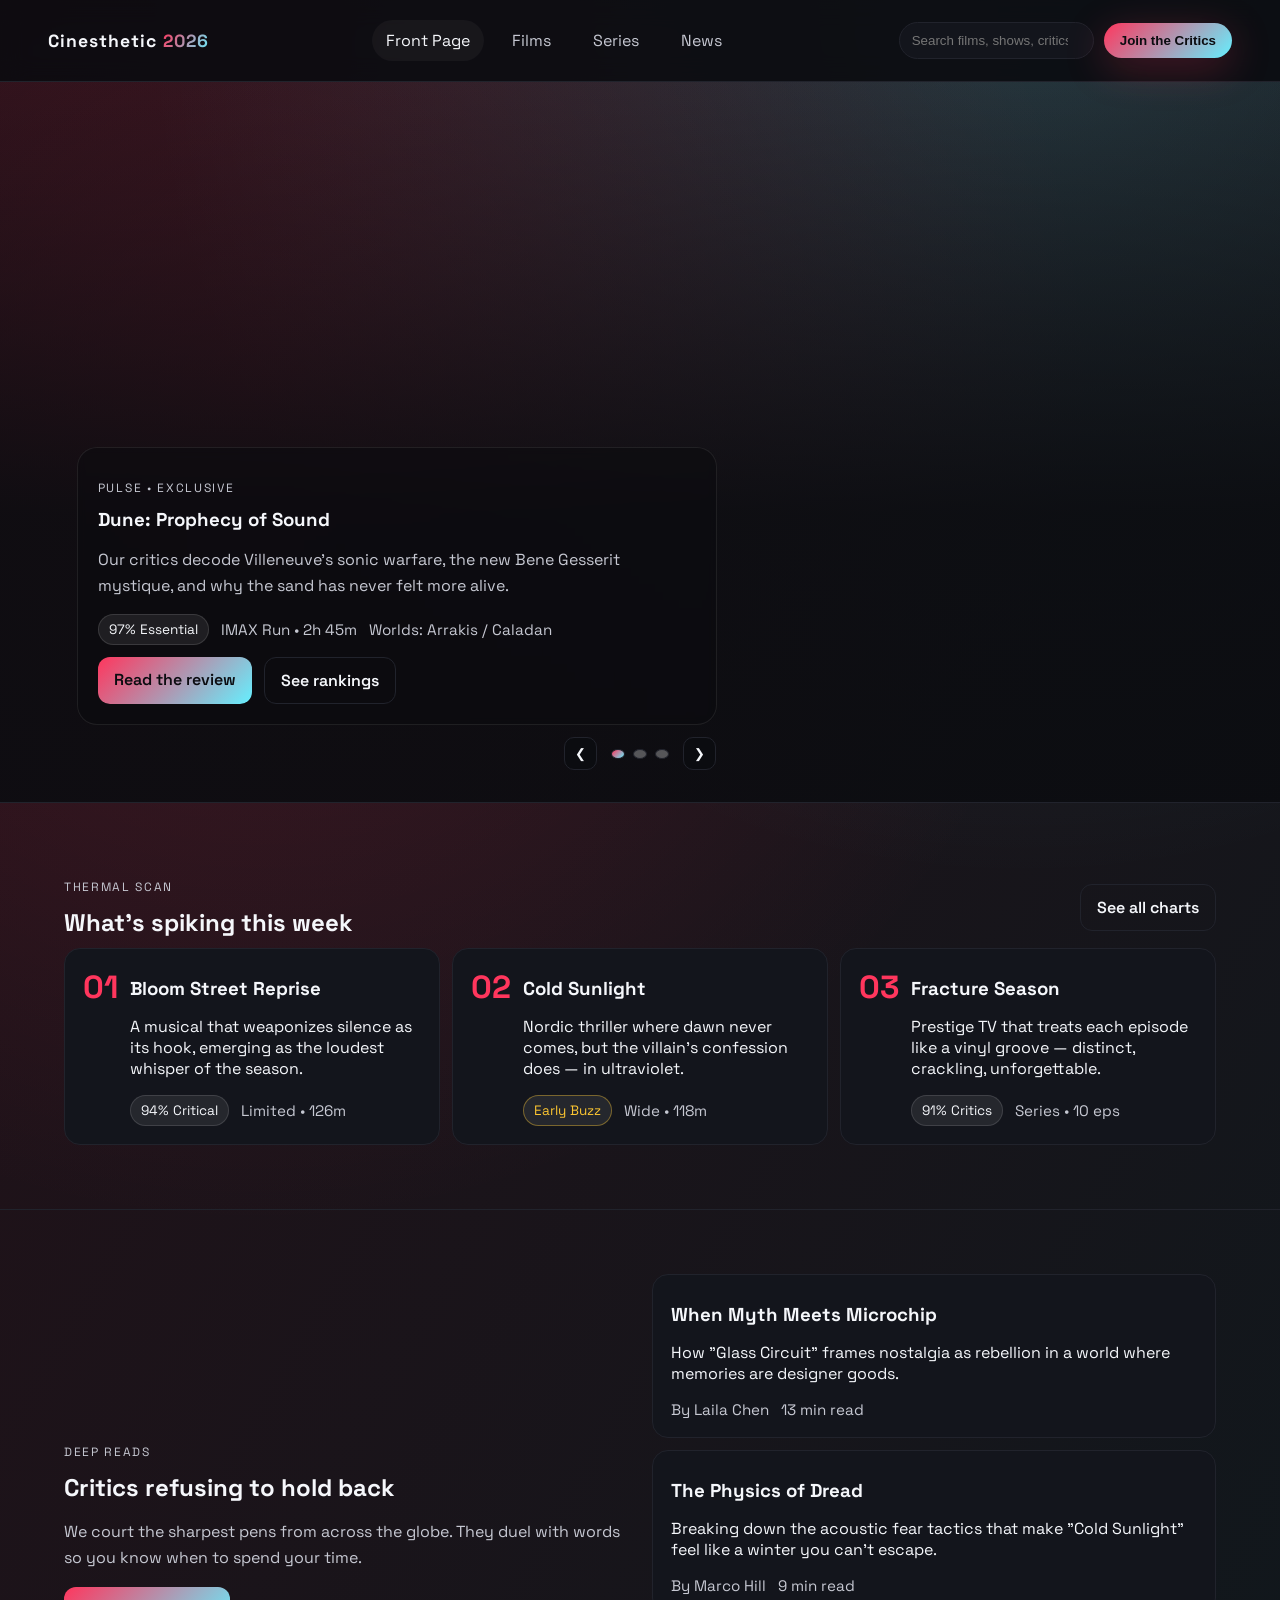
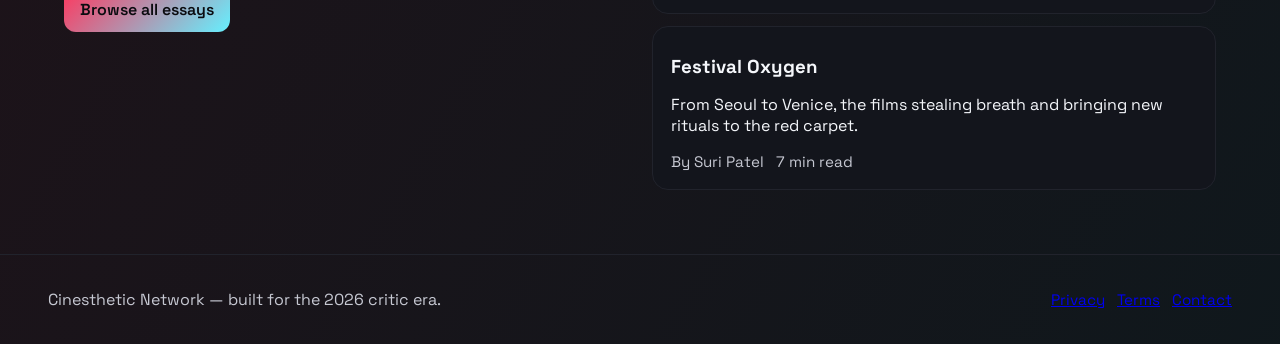
==== index.html @ aca434f1 "Create cinematic multi-page template" ====
<!DOCTYPE html>
<html lang="en">
<head>
  <meta charset="UTF-8" />
  <meta name="viewport" content="width=device-width, initial-scale=1.0" />
  <title>Cinesthetic | 2026 Critics Network</title>
  <link rel="preconnect" href="https://fonts.googleapis.com">
  <link rel="preconnect" href="https://fonts.gstatic.com" crossorigin>
  <link href="https://fonts.googleapis.com/css2?family=Space+Grotesk:wght@400;500;600;700&display=swap" rel="stylesheet">
  <link rel="stylesheet" href="styles.css" />
</head>
<body class="page--dark">
  <header class="site-header">
    <div class="logo">Cinesthetic<span>2026</span></div>
    <nav class="main-nav">
      <a href="index.html" class="active">Front Page</a>
      <a href="movies.html">Films</a>
      <a href="tv.html">Series</a>
      <a href="news.html">News</a>
    </nav>
    <div class="header-actions">
      <input type="search" placeholder="Search films, shows, critics" aria-label="Search" />
      <button class="pill-btn">Join the Critics</button>
    </div>
  </header>

  <main>
    <section class="hero-slider" aria-label="Featured cinematic spotlights">
      <div class="slider-track">
        <article class="slide" data-title="Desert myth reborn" style="--backdrop:url('https://images.unsplash.com/photo-1542204165-19b420a6f1c1?auto=format&fit=crop&w=1400&q=80')">
          <div class="slide__content">
            <p class="kicker">Pulse • Exclusive</p>
            <h1>Dune: Prophecy of Sound</h1>
            <p class="lede">Our critics decode Villeneuve's sonic warfare, the new Bene Gesserit mystique, and why the sand has never felt more alive.</p>
            <div class="meta-row">
              <span class="badge">97% Essential</span>
              <span>IMAX Run • 2h 45m</span>
              <span>Worlds: Arrakis / Caladan</span>
            </div>
            <div class="cta-row">
              <a class="primary" href="article.html">Read the review</a>
              <a class="ghost" href="movies.html">See rankings</a>
            </div>
          </div>
        </article>
        <article class="slide" data-title="Neon hearts, analog ghosts" style="--backdrop:url('https://images.unsplash.com/photo-1524985069026-dd778a71c7b4?auto=format&fit=crop&w=1400&q=80')">
          <div class="slide__content">
            <p class="kicker">First Look • Streaming</p>
            <h1>Glass Circuit</h1>
            <p class="lede">A synth-drenched noir that asks if love survives when memories are for sale.</p>
            <div class="meta-row">
              <span class="badge badge--warning">Early Buzz</span>
              <span>Series • 8 Episodes</span>
              <span>Streaming: Q1 2026</span>
            </div>
            <div class="cta-row">
              <a class="primary" href="tv.html">Dive into the dossier</a>
              <a class="ghost" href="article.html">Watch teaser</a>
            </div>
          </div>
        </article>
        <article class="slide" data-title="Noir goes orbital" style="--backdrop:url('https://images.unsplash.com/photo-1500530855697-b586d89ba3ee?auto=format&fit=crop&w=1400&q=80')">
          <div class="slide__content">
            <p class="kicker">Spotlight • Festival</p>
            <h1>Umbra City</h1>
            <p class="lede">The Venice darling that threads jazz, satellites, and a detective who can't touch ground.</p>
            <div class="meta-row">
              <span class="badge">98% Festival Heat</span>
              <span>Venice • Midnight Slate</span>
              <span>Score by Nia Rivers</span>
            </div>
            <div class="cta-row">
              <a class="primary" href="movies.html">Track awards</a>
              <a class="ghost" href="article.html">Critic's notebook</a>
            </div>
          </div>
        </article>
      </div>
      <div class="slider-controls">
        <button class="control prev" aria-label="Previous spotlight">❮</button>
        <div class="dot-row"></div>
        <button class="control next" aria-label="Next spotlight">❯</button>
      </div>
    </section>

    <section class="grid-section" aria-labelledby="pulse-heading">
      <div class="section-head">
        <div>
          <p class="kicker">Thermal Scan</p>
          <h2 id="pulse-heading">What's spiking this week</h2>
        </div>
        <a class="ghost" href="news.html">See all charts</a>
      </div>
      <div class="card-grid">
        <article class="pulse-card">
          <p class="rank">01</p>
          <div>
            <h3>Bloom Street Reprise</h3>
            <p>A musical that weaponizes silence as its hook, emerging as the loudest whisper of the season.</p>
            <div class="meta-row"><span class="badge">94% Critical</span><span>Limited • 126m</span></div>
          </div>
        </article>
        <article class="pulse-card">
          <p class="rank">02</p>
          <div>
            <h3>Cold Sunlight</h3>
            <p>Nordic thriller where dawn never comes, but the villain's confession does — in ultraviolet.</p>
            <div class="meta-row"><span class="badge badge--warning">Early Buzz</span><span>Wide • 118m</span></div>
          </div>
        </article>
        <article class="pulse-card">
          <p class="rank">03</p>
          <div>
            <h3>Fracture Season</h3>
            <p>Prestige TV that treats each episode like a vinyl groove — distinct, crackling, unforgettable.</p>
            <div class="meta-row"><span class="badge">91% Critics</span><span>Series • 10 eps</span></div>
          </div>
        </article>
      </div>
    </section>

    <section class="split-section" aria-labelledby="reviews-heading">
      <div>
        <p class="kicker">Deep Reads</p>
        <h2 id="reviews-heading">Critics refusing to hold back</h2>
        <p class="lede">We court the sharpest pens from across the globe. They duel with words so you know when to spend your time.</p>
        <a class="primary" href="news.html">Browse all essays</a>
      </div>
      <div class="stack">
        <article class="review-card">
          <h3>When Myth Meets Microchip</h3>
          <p>How "Glass Circuit" frames nostalgia as rebellion in a world where memories are designer goods.</p>
          <div class="meta-row"><span>By Laila Chen</span><span>13 min read</span></div>
        </article>
        <article class="review-card">
          <h3>The Physics of Dread</h3>
          <p>Breaking down the acoustic fear tactics that make "Cold Sunlight" feel like a winter you can't escape.</p>
          <div class="meta-row"><span>By Marco Hill</span><span>9 min read</span></div>
        </article>
        <article class="review-card">
          <h3>Festival Oxygen</h3>
          <p>From Seoul to Venice, the films stealing breath and bringing new rituals to the red carpet.</p>
          <div class="meta-row"><span>By Suri Patel</span><span>7 min read</span></div>
        </article>
      </div>
    </section>
  </main>

  <footer class="site-footer">
    <p>Cinesthetic Network — built for the 2026 critic era.</p>
    <div class="meta-row">
      <a href="#">Privacy</a>
      <a href="#">Terms</a>
      <a href="#">Contact</a>
    </div>
  </footer>
  <script src="scripts.js"></script>
</body>
</html>
---- styles.css ----
:root {
  --bg: #0b0c10;
  --panel: #13151c;
  --accent: #ff365d;
  --accent-2: #65f0ff;
  --text: #f5f7fb;
  --muted: #c6c8d2;
  --border: #21232c;
  --gradient: radial-gradient(circle at 20% 20%, rgba(255, 54, 93, 0.16), transparent 45%),
              radial-gradient(circle at 80% 0%, rgba(101, 240, 255, 0.18), transparent 40%),
              linear-gradient(120deg, rgba(255, 54, 93, 0.1), rgba(101, 240, 255, 0.05));
}

* { box-sizing: border-box; }

body {
  margin: 0;
  font-family: 'Space Grotesk', system-ui, sans-serif;
  background: var(--bg);
  color: var(--text);
  min-height: 100vh;
  background-image: var(--gradient);
}

.page--dark {
  color: var(--text);
}

.site-header {
  position: sticky;
  top: 0;
  z-index: 10;
  display: flex;
  align-items: center;
  justify-content: space-between;
  padding: 20px clamp(16px, 4vw, 48px);
  background: rgba(11, 12, 16, 0.9);
  backdrop-filter: blur(12px);
  border-bottom: 1px solid var(--border);
}

.logo {
  font-weight: 700;
  letter-spacing: 1px;
  display: flex;
  align-items: baseline;
  gap: 6px;
  font-size: 1.1rem;
}

.logo span {
  background: linear-gradient(120deg, var(--accent), var(--accent-2));
  -webkit-background-clip: text;
  color: transparent;
  font-weight: 700;
}

.main-nav {
  display: flex;
  gap: 14px;
}

.main-nav a {
  color: var(--muted);
  text-decoration: none;
  padding: 10px 14px;
  border-radius: 999px;
  transition: 0.3s ease;
}

.main-nav a.active, .main-nav a:hover {
  color: var(--text);
  background: rgba(255, 255, 255, 0.04);
}

.header-actions {
  display: flex;
  align-items: center;
  gap: 10px;
}

.header-actions input {
  background: var(--panel);
  border: 1px solid var(--border);
  color: var(--text);
  padding: 10px 12px;
  border-radius: 999px;
}

.pill-btn {
  background: linear-gradient(135deg, var(--accent), var(--accent-2));
  color: #0b0c10;
  border: none;
  padding: 10px 16px;
  border-radius: 999px;
  font-weight: 700;
  cursor: pointer;
  box-shadow: 0 10px 40px rgba(255, 54, 93, 0.25);
}

.hero-slider {
  position: relative;
  overflow: hidden;
  border-bottom: 1px solid var(--border);
}

.slider-track {
  display: grid;
  grid-auto-flow: column;
  grid-auto-columns: 100%;
  transition: transform 0.7s ease;
}

.slide {
  position: relative;
  padding: clamp(24px, 6vw, 80px);
  min-height: 80vh;
  display: grid;
  align-items: end;
  background-size: cover;
  background-position: center;
  background-image: var(--backdrop);
  isolation: isolate;
}

.slide::after {
  content: '';
  position: absolute;
  inset: 0;
  background: linear-gradient(180deg, rgba(11,12,16,0.1) 0%, rgba(11,12,16,0.9) 60%);
  z-index: 0;
}

.slide__content {
  position: relative;
  z-index: 1;
  max-width: 640px;
  backdrop-filter: blur(4px);
  padding: 20px;
  border-radius: 20px;
  border: 1px solid rgba(255,255,255,0.08);
  background: rgba(11,12,16,0.55);
}

.kicker {
  letter-spacing: 0.14em;
  text-transform: uppercase;
  font-size: 0.75rem;
  color: var(--muted);
}

h1, h2, h3, h4 {
  margin: 10px 0;
}

.lede {
  color: var(--muted);
  line-height: 1.6;
}

.meta-row {
  display: flex;
  gap: 12px;
  align-items: center;
  flex-wrap: wrap;
  color: var(--muted);
  font-size: 0.95rem;
}

.badge {
  background: rgba(255, 255, 255, 0.08);
  border: 1px solid rgba(255, 255, 255, 0.12);
  color: var(--text);
  padding: 6px 10px;
  border-radius: 999px;
  font-size: 0.85rem;
}

.badge--warning { color: #fbc531; border-color: rgba(251,197,49,0.4); }

.cta-row { display: flex; gap: 12px; margin-top: 12px; }

.primary, .ghost {
  display: inline-block;
  text-decoration: none;
  padding: 12px 16px;
  border-radius: 12px;
  font-weight: 600;
  transition: 0.25s ease;
}

.primary {
  background: linear-gradient(135deg, var(--accent), var(--accent-2));
  color: #0b0c10;
}

.ghost {
  color: var(--text);
  border: 1px solid var(--border);
}

.primary:hover, .ghost:hover { transform: translateY(-2px); }

.slider-controls {
  position: absolute;
  bottom: 32px;
  width: 100%;
  display: flex;
  justify-content: center;
  align-items: center;
  gap: 14px;
  z-index: 2;
}

.control {
  background: rgba(11,12,16,0.85);
  border: 1px solid var(--border);
  color: var(--text);
  padding: 8px 10px;
  border-radius: 10px;
  cursor: pointer;
}

.dot-row { display: flex; gap: 8px; }
.dot {
  width: 10px;
  height: 10px;
  border-radius: 50%;
  background: rgba(255,255,255,0.3);
  border: 1px solid var(--border);
}
.dot.active { background: linear-gradient(135deg, var(--accent), var(--accent-2)); }

.grid-section, .split-section, .page-hero, .masonry, .news-grid, .article-layout {
  padding: clamp(24px, 5vw, 64px);
  border-bottom: 1px solid var(--border);
}

.section-head {
  display: flex;
  align-items: center;
  justify-content: space-between;
  flex-wrap: wrap;
  gap: 10px;
}

.card-grid {
  display: grid;
  gap: 12px;
  grid-template-columns: repeat(auto-fit, minmax(280px, 1fr));
}

.pulse-card {
  background: var(--panel);
  border: 1px solid var(--border);
  border-radius: 16px;
  padding: 18px;
  display: grid;
  grid-template-columns: auto 1fr;
  gap: 12px;
}

.pulse-card .rank {
  font-size: 2rem;
  margin: 0;
  color: var(--accent);
  font-weight: 700;
}

.split-section {
  display: grid;
  grid-template-columns: repeat(auto-fit, minmax(320px, 1fr));
  gap: 24px;
  align-items: center;
}

.stack { display: grid; gap: 12px; }

.review-card {
  background: var(--panel);
  border: 1px solid var(--border);
  border-radius: 16px;
  padding: 18px;
}

.page-hero {
  display: grid;
  grid-template-columns: repeat(auto-fit, minmax(320px, 1fr));
  gap: 24px;
  align-items: end;
}

.tag-cloud { display: flex; flex-wrap: wrap; gap: 10px; }
.tag {
  border: 1px solid var(--border);
  padding: 8px 12px;
  border-radius: 10px;
  color: var(--muted);
}

.masonry {
  display: grid;
  grid-template-columns: repeat(auto-fit, minmax(260px, 1fr));
  gap: 16px;
}

.tile {
  background: var(--panel);
  border: 1px solid var(--border);
  border-radius: 18px;
  overflow: hidden;
  display: grid;
  grid-template-rows: 200px 1fr;
}

.tile__art { background-size: cover; background-position: center; }

.tile__body { padding: 16px; display: grid; gap: 8px; }

.timeline { display: grid; gap: 14px; }
.timeline__item {
  background: var(--panel);
  border: 1px solid var(--border);
  border-radius: 16px;
  display: grid;
  grid-template-columns: 120px 1fr;
  gap: 12px;
  padding: 16px;
}

.timeline__date { font-weight: 700; color: var(--accent); }

.news-grid {
  display: grid;
  grid-template-columns: repeat(auto-fit, minmax(260px, 1fr));
  gap: 12px;
}

.news-card {
  background: var(--panel);
  border: 1px solid var(--border);
  border-radius: 16px;
  padding: 18px;
  display: grid;
  gap: 8px;
}

.article-layout { display: grid; gap: 24px; }
.trailer-embed {
  display: grid;
  grid-template-columns: repeat(auto-fit, minmax(320px, 1fr));
  gap: 20px;
  align-items: center;
}

.video-frame {
  position: relative;
  padding-top: 56.25%;
  border-radius: 16px;
  overflow: hidden;
  box-shadow: 0 30px 60px rgba(0, 0, 0, 0.35);
}

.video-frame iframe {
  position: absolute;
  top: 0;
  left: 0;
  width: 100%;
  height: 100%;
}

.article-body {
  display: grid;
  grid-template-columns: 2fr 1fr;
  gap: 24px;
}

.article-body article {
  background: var(--panel);
  border: 1px solid var(--border);
  border-radius: 16px;
  padding: 20px;
  line-height: 1.7;
}

.dropcap {
  font-size: 2.4rem;
  font-weight: 700;
  margin: 0 12px 0 0;
  float: left;
}

blockquote {
  border-left: 3px solid var(--accent);
  padding-left: 14px;
  color: var(--muted);
  font-style: italic;
}

.info-panel {
  display: grid;
  gap: 12px;
}

.panel-block {
  background: var(--panel);
  border: 1px solid var(--border);
  border-radius: 14px;
  padding: 16px;
}

.panel-block ul {
  list-style: none;
  margin: 0;
  padding: 0;
  color: var(--muted);
  display: grid;
  gap: 6px;
}

.site-footer {
  padding: 18px clamp(16px, 4vw, 48px);
  color: var(--muted);
  display: flex;
  align-items: center;
  justify-content: space-between;
  flex-wrap: wrap;
  gap: 10px;
}

@media (max-width: 900px) {
  .article-body { grid-template-columns: 1fr; }
  .timeline__item { grid-template-columns: 1fr; }
  .site-header { flex-wrap: wrap; gap: 10px; }
  .main-nav { flex-wrap: wrap; }
}
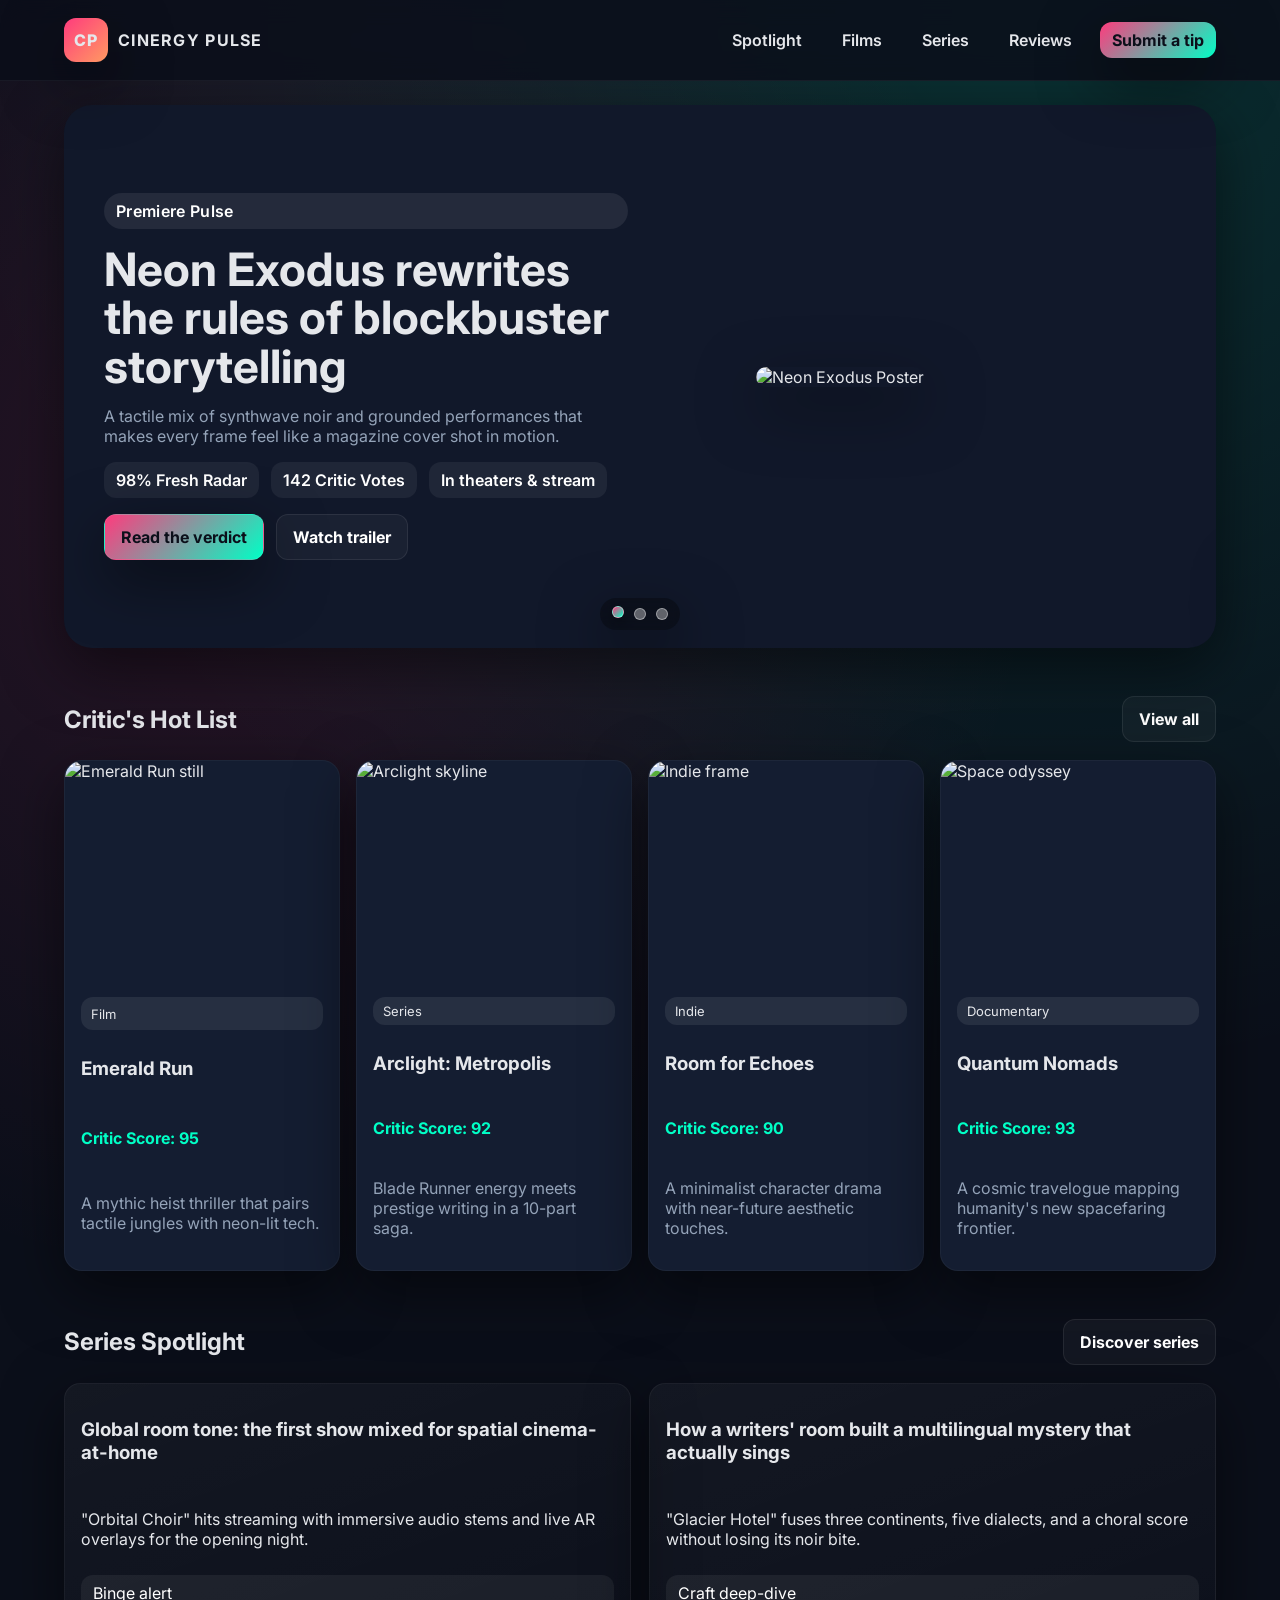
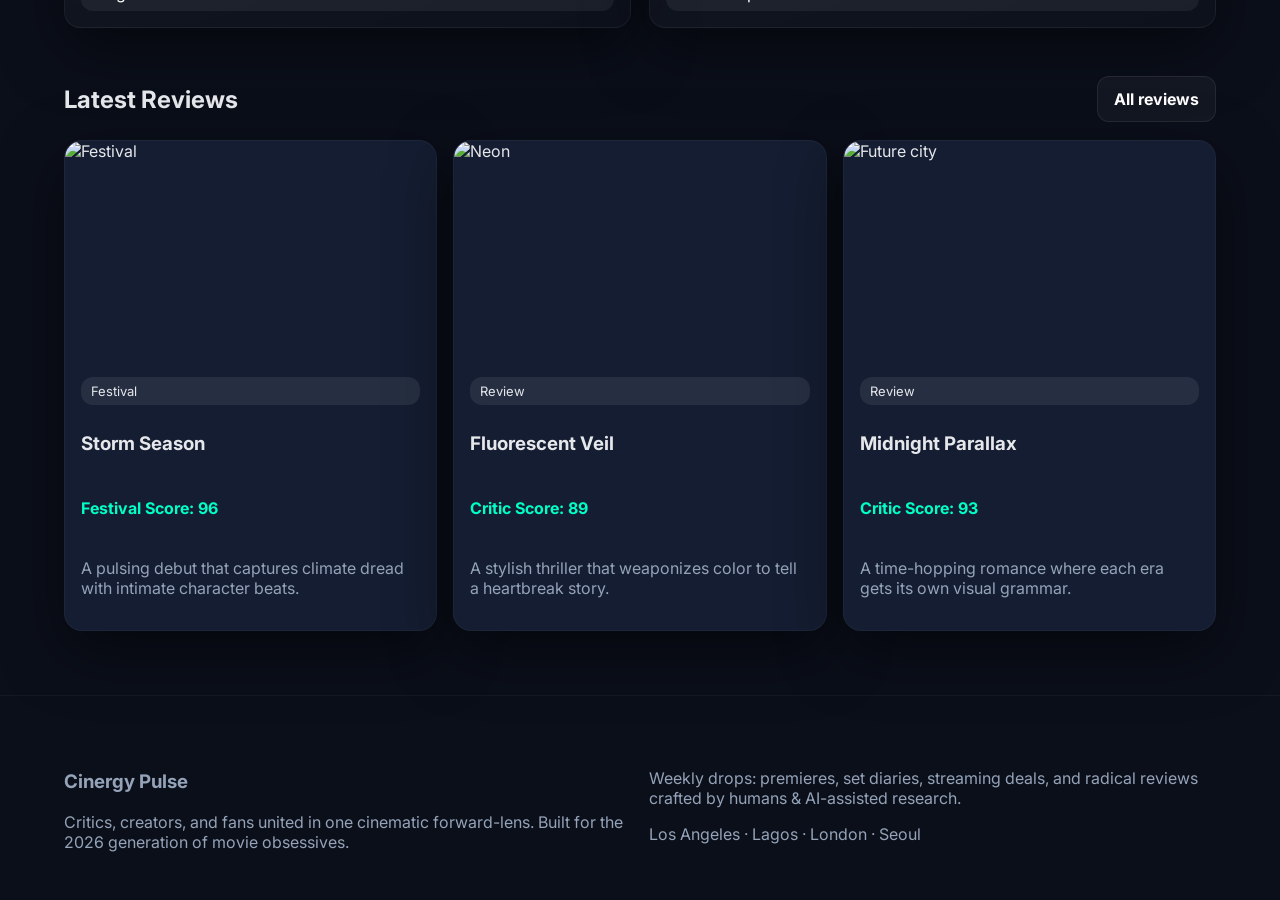
==== commit 3c51108b: "Create futuristic multi-page film template" ====
--- a/index.html
+++ b/index.html
@@ -3,157 +3,213 @@
 <head>
   <meta charset="UTF-8" />
   <meta name="viewport" content="width=device-width, initial-scale=1.0" />
-  <title>Cinesthetic | 2026 Critics Network</title>
-  <link rel="preconnect" href="https://fonts.googleapis.com">
-  <link rel="preconnect" href="https://fonts.gstatic.com" crossorigin>
-  <link href="https://fonts.googleapis.com/css2?family=Space+Grotesk:wght@400;500;600;700&display=swap" rel="stylesheet">
-  <link rel="stylesheet" href="styles.css" />
+  <title>Cinergy Pulse | Future Critics Network</title>
+  <link rel="stylesheet" href="assets/css/styles.css" />
 </head>
-<body class="page--dark">
-  <header class="site-header">
-    <div class="logo">Cinesthetic<span>2026</span></div>
-    <nav class="main-nav">
-      <a href="index.html" class="active">Front Page</a>
-      <a href="movies.html">Films</a>
-      <a href="tv.html">Series</a>
-      <a href="news.html">News</a>
-    </nav>
-    <div class="header-actions">
-      <input type="search" placeholder="Search films, shows, critics" aria-label="Search" />
-      <button class="pill-btn">Join the Critics</button>
+<body>
+  <header>
+    <div class="navbar">
+      <div class="logo">
+        <div class="logo-mark">CP</div>
+        Cinergy Pulse
+      </div>
+      <nav class="nav-links">
+        <a href="index.html">Spotlight</a>
+        <a href="movies.html">Films</a>
+        <a href="tv.html">Series</a>
+        <a href="article.html">Reviews</a>
+        <a class="cta" href="#">Submit a tip</a>
+      </nav>
     </div>
   </header>
 
-  <main>
-    <section class="hero-slider" aria-label="Featured cinematic spotlights">
-      <div class="slider-track">
-        <article class="slide" data-title="Desert myth reborn" style="--backdrop:url('https://images.unsplash.com/photo-1542204165-19b420a6f1c1?auto=format&fit=crop&w=1400&q=80')">
-          <div class="slide__content">
-            <p class="kicker">Pulse • Exclusive</p>
-            <h1>Dune: Prophecy of Sound</h1>
-            <p class="lede">Our critics decode Villeneuve's sonic warfare, the new Bene Gesserit mystique, and why the sand has never felt more alive.</p>
-            <div class="meta-row">
-              <span class="badge">97% Essential</span>
-              <span>IMAX Run • 2h 45m</span>
-              <span>Worlds: Arrakis / Caladan</span>
-            </div>
-            <div class="cta-row">
-              <a class="primary" href="article.html">Read the review</a>
-              <a class="ghost" href="movies.html">See rankings</a>
-            </div>
-          </div>
-        </article>
-        <article class="slide" data-title="Neon hearts, analog ghosts" style="--backdrop:url('https://images.unsplash.com/photo-1524985069026-dd778a71c7b4?auto=format&fit=crop&w=1400&q=80')">
-          <div class="slide__content">
-            <p class="kicker">First Look • Streaming</p>
-            <h1>Glass Circuit</h1>
-            <p class="lede">A synth-drenched noir that asks if love survives when memories are for sale.</p>
-            <div class="meta-row">
-              <span class="badge badge--warning">Early Buzz</span>
-              <span>Series • 8 Episodes</span>
-              <span>Streaming: Q1 2026</span>
-            </div>
-            <div class="cta-row">
-              <a class="primary" href="tv.html">Dive into the dossier</a>
-              <a class="ghost" href="article.html">Watch teaser</a>
-            </div>
-          </div>
-        </article>
-        <article class="slide" data-title="Noir goes orbital" style="--backdrop:url('https://images.unsplash.com/photo-1500530855697-b586d89ba3ee?auto=format&fit=crop&w=1400&q=80')">
-          <div class="slide__content">
-            <p class="kicker">Spotlight • Festival</p>
-            <h1>Umbra City</h1>
-            <p class="lede">The Venice darling that threads jazz, satellites, and a detective who can't touch ground.</p>
-            <div class="meta-row">
-              <span class="badge">98% Festival Heat</span>
-              <span>Venice • Midnight Slate</span>
-              <span>Score by Nia Rivers</span>
-            </div>
-            <div class="cta-row">
-              <a class="primary" href="movies.html">Track awards</a>
-              <a class="ghost" href="article.html">Critic's notebook</a>
-            </div>
-          </div>
-        </article>
-      </div>
-      <div class="slider-controls">
-        <button class="control prev" aria-label="Previous spotlight">❮</button>
-        <div class="dot-row"></div>
-        <button class="control next" aria-label="Next spotlight">❯</button>
-      </div>
-    </section>
-
-    <section class="grid-section" aria-labelledby="pulse-heading">
-      <div class="section-head">
+  <main class="main">
+    <section class="hero">
+      <div class="slides">
+        <div class="slide" style="--bg:url('https://images.unsplash.com/photo-1505685296765-3a2736de412f?auto=format&fit=crop&w=1200&q=80');">
+          <div class="slide-content">
+            <span class="badge">Premiere Pulse</span>
+            <h1>Neon Exodus rewrites the rules of blockbuster storytelling</h1>
+            <p>A tactile mix of synthwave noir and grounded performances that makes every frame feel like a magazine cover shot in motion.</p>
+            <div class="meta">
+              <span class="pill">98% Fresh Radar</span>
+              <span class="pill">142 Critic Votes</span>
+              <span class="pill">In theaters & stream</span>
+            </div>
+            <div class="actions">
+              <a class="button filled" href="article.html">Read the verdict</a>
+              <a class="button" href="https://youtu.be/dQw4w9WgXcQ" target="_blank" rel="noreferrer">Watch trailer</a>
+            </div>
+          </div>
+          <div class="poster">
+            <img src="https://images.unsplash.com/photo-1500530855697-b586d89ba3ee?auto=format&fit=crop&w=600&q=80" alt="Neon Exodus Poster" />
+          </div>
+        </div>
+
+        <div class="slide" style="--bg:url('https://images.unsplash.com/photo-1524985069026-dd778a71c7b4?auto=format&fit=crop&w=1200&q=80');">
+          <div class="slide-content">
+            <span class="badge">Awards Watch</span>
+            <h1>"Glass Kingdom" turns prestige drama into an emotional immersive world</h1>
+            <p>Ensembles rarely hit this hard: a layered character study wrapped in artful production design and a hypnotic score.</p>
+            <div class="meta">
+              <span class="pill">97% Critics Ring</span>
+              <span class="pill">18 Nominations projected</span>
+              <span class="pill">Director: Mara Healy</span>
+            </div>
+            <div class="actions">
+              <a class="button filled" href="article.html">Inside the craft</a>
+              <a class="button" href="https://youtu.be/T7HYjJ4yd_Y" target="_blank" rel="noreferrer">First look</a>
+            </div>
+          </div>
+          <div class="poster">
+            <img src="https://images.unsplash.com/photo-1485846234645-a62644f84728?auto=format&fit=crop&w=600&q=80" alt="Glass Kingdom Poster" />
+          </div>
+        </div>
+
+        <div class="slide" style="--bg:url('https://images.unsplash.com/photo-1497032205916-ac775f0649ae?auto=format&fit=crop&w=1200&q=80');">
+          <div class="slide-content">
+            <span class="badge">Streaming Heat</span>
+            <h1>Satellite Hearts redefines sci-fi romance for the binge era</h1>
+            <p>A cross-continental miniseries with kinetic editing, multi-lingual scripts, and a soundtrack that's already topping playlists.</p>
+            <div class="meta">
+              <span class="pill">94% Series Score</span>
+              <span class="pill">Season 2 in development</span>
+              <span class="pill">Soundtrack drops Friday</span>
+            </div>
+            <div class="actions">
+              <a class="button filled" href="article.html">Episode guide</a>
+              <a class="button" href="https://youtu.be/1La4QzGeaaQ" target="_blank" rel="noreferrer">Play trailer</a>
+            </div>
+          </div>
+          <div class="poster">
+            <img src="https://images.unsplash.com/photo-1501785888041-af3ef285b470?auto=format&fit=crop&w=600&q=80" alt="Satellite Hearts Poster" />
+          </div>
+        </div>
+      </div>
+
+      <div class="hero-controls">
+        <div class="dot"></div>
+        <div class="dot"></div>
+        <div class="dot"></div>
+      </div>
+    </section>
+
+    <section class="section">
+      <div class="section-header">
+        <h2>Critic's Hot List</h2>
+        <a class="button" href="movies.html">View all</a>
+      </div>
+      <div class="cards">
+        <article class="card">
+          <img src="https://images.unsplash.com/photo-1505761671935-60b3a7427bad?auto=format&fit=crop&w=600&q=80" alt="Emerald Run still" />
+          <div class="card-body">
+            <div class="tag">Film</div>
+            <h3>Emerald Run</h3>
+            <p class="rating">Critic Score: 95</p>
+            <p class="muted">A mythic heist thriller that pairs tactile jungles with neon-lit tech.</p>
+          </div>
+        </article>
+        <article class="card">
+          <img src="https://images.unsplash.com/photo-1464375117522-1311d6a5b81f?auto=format&fit=crop&w=600&q=80" alt="Arclight skyline" />
+          <div class="card-body">
+            <div class="tag">Series</div>
+            <h3>Arclight: Metropolis</h3>
+            <p class="rating">Critic Score: 92</p>
+            <p class="muted">Blade Runner energy meets prestige writing in a 10-part saga.</p>
+          </div>
+        </article>
+        <article class="card">
+          <img src="https://images.unsplash.com/photo-1497032628192-86f99bcd76bc?auto=format&fit=crop&w=600&q=80" alt="Indie frame" />
+          <div class="card-body">
+            <div class="tag">Indie</div>
+            <h3>Room for Echoes</h3>
+            <p class="rating">Critic Score: 90</p>
+            <p class="muted">A minimalist character drama with near-future aesthetic touches.</p>
+          </div>
+        </article>
+        <article class="card">
+          <img src="https://images.unsplash.com/photo-1497032205916-ac775f0649ae?auto=format&fit=crop&w=600&q=80" alt="Space odyssey" />
+          <div class="card-body">
+            <div class="tag">Documentary</div>
+            <h3>Quantum Nomads</h3>
+            <p class="rating">Critic Score: 93</p>
+            <p class="muted">A cosmic travelogue mapping humanity's new spacefaring frontier.</p>
+          </div>
+        </article>
+      </div>
+    </section>
+
+    <section class="section">
+      <div class="section-header">
+        <h2>Series Spotlight</h2>
+        <a class="button" href="tv.html">Discover series</a>
+      </div>
+      <div class="grid-2">
+        <div class="news-card">
+          <h3>Global room tone: the first show mixed for spatial cinema-at-home</h3>
+          <p>"Orbital Choir" hits streaming with immersive audio stems and live AR overlays for the opening night.</p>
+          <div class="pill">Binge alert</div>
+        </div>
+        <div class="news-card">
+          <h3>How a writers' room built a multilingual mystery that actually sings</h3>
+          <p>"Glacier Hotel" fuses three continents, five dialects, and a choral score without losing its noir bite.</p>
+          <div class="pill">Craft deep-dive</div>
+        </div>
+      </div>
+    </section>
+
+    <section class="section">
+      <div class="section-header">
+        <h2>Latest Reviews</h2>
+        <a class="button" href="article.html">All reviews</a>
+      </div>
+      <div class="cards">
+        <article class="card">
+          <img src="https://images.unsplash.com/photo-1502139214982-d0ad755818d8?auto=format&fit=crop&w=600&q=80" alt="Festival" />
+          <div class="card-body">
+            <div class="tag">Festival</div>
+            <h3>Storm Season</h3>
+            <p class="rating">Festival Score: 96</p>
+            <p class="muted">A pulsing debut that captures climate dread with intimate character beats.</p>
+          </div>
+        </article>
+        <article class="card">
+          <img src="https://images.unsplash.com/photo-1464375117522-1311d6a5b81f?auto=format&fit=crop&w=600&q=80" alt="Neon" />
+          <div class="card-body">
+            <div class="tag">Review</div>
+            <h3>Fluorescent Veil</h3>
+            <p class="rating">Critic Score: 89</p>
+            <p class="muted">A stylish thriller that weaponizes color to tell a heartbreak story.</p>
+          </div>
+        </article>
+        <article class="card">
+          <img src="https://images.unsplash.com/photo-1516822003754-cca485356ecb?auto=format&fit=crop&w=600&q=80" alt="Future city" />
+          <div class="card-body">
+            <div class="tag">Review</div>
+            <h3>Midnight Parallax</h3>
+            <p class="rating">Critic Score: 93</p>
+            <p class="muted">A time-hopping romance where each era gets its own visual grammar.</p>
+          </div>
+        </article>
+      </div>
+    </section>
+  </main>
+
+  <footer class="footer">
+    <div class="main" style="margin-bottom:0">
+      <div class="grid-2">
         <div>
-          <p class="kicker">Thermal Scan</p>
-          <h2 id="pulse-heading">What's spiking this week</h2>
-        </div>
-        <a class="ghost" href="news.html">See all charts</a>
-      </div>
-      <div class="card-grid">
-        <article class="pulse-card">
-          <p class="rank">01</p>
-          <div>
-            <h3>Bloom Street Reprise</h3>
-            <p>A musical that weaponizes silence as its hook, emerging as the loudest whisper of the season.</p>
-            <div class="meta-row"><span class="badge">94% Critical</span><span>Limited • 126m</span></div>
-          </div>
-        </article>
-        <article class="pulse-card">
-          <p class="rank">02</p>
-          <div>
-            <h3>Cold Sunlight</h3>
-            <p>Nordic thriller where dawn never comes, but the villain's confession does — in ultraviolet.</p>
-            <div class="meta-row"><span class="badge badge--warning">Early Buzz</span><span>Wide • 118m</span></div>
-          </div>
-        </article>
-        <article class="pulse-card">
-          <p class="rank">03</p>
-          <div>
-            <h3>Fracture Season</h3>
-            <p>Prestige TV that treats each episode like a vinyl groove — distinct, crackling, unforgettable.</p>
-            <div class="meta-row"><span class="badge">91% Critics</span><span>Series • 10 eps</span></div>
-          </div>
-        </article>
-      </div>
-    </section>
-
-    <section class="split-section" aria-labelledby="reviews-heading">
-      <div>
-        <p class="kicker">Deep Reads</p>
-        <h2 id="reviews-heading">Critics refusing to hold back</h2>
-        <p class="lede">We court the sharpest pens from across the globe. They duel with words so you know when to spend your time.</p>
-        <a class="primary" href="news.html">Browse all essays</a>
-      </div>
-      <div class="stack">
-        <article class="review-card">
-          <h3>When Myth Meets Microchip</h3>
-          <p>How "Glass Circuit" frames nostalgia as rebellion in a world where memories are designer goods.</p>
-          <div class="meta-row"><span>By Laila Chen</span><span>13 min read</span></div>
-        </article>
-        <article class="review-card">
-          <h3>The Physics of Dread</h3>
-          <p>Breaking down the acoustic fear tactics that make "Cold Sunlight" feel like a winter you can't escape.</p>
-          <div class="meta-row"><span>By Marco Hill</span><span>9 min read</span></div>
-        </article>
-        <article class="review-card">
-          <h3>Festival Oxygen</h3>
-          <p>From Seoul to Venice, the films stealing breath and bringing new rituals to the red carpet.</p>
-          <div class="meta-row"><span>By Suri Patel</span><span>7 min read</span></div>
-        </article>
-      </div>
-    </section>
-  </main>
-
-  <footer class="site-footer">
-    <p>Cinesthetic Network — built for the 2026 critic era.</p>
-    <div class="meta-row">
-      <a href="#">Privacy</a>
-      <a href="#">Terms</a>
-      <a href="#">Contact</a>
+          <h3>Cinergy Pulse</h3>
+          <p>Critics, creators, and fans united in one cinematic forward-lens. Built for the 2026 generation of movie obsessives.</p>
+        </div>
+        <div>
+          <p>Weekly drops: premieres, set diaries, streaming deals, and radical reviews crafted by humans & AI-assisted research.</p>
+          <p class="muted">Los Angeles · Lagos · London · Seoul</p>
+        </div>
+      </div>
     </div>
   </footer>
-  <script src="scripts.js"></script>
+
+  <script src="assets/js/main.js"></script>
 </body>
 </html>
--- a/assets/css/styles.css
+++ b/assets/css/styles.css
@@ -0,0 +1,373 @@
+@import url('https://fonts.googleapis.com/css2?family=Space+Grotesk:wght@400;500;600;700&family=Inter:wght@400;500;600&display=swap');
+
+:root {
+  --bg: #0b0f1a;
+  --surface: #11182a;
+  --card: #141d31;
+  --accent: #ff3b7d;
+  --accent-2: #00ffc6;
+  --muted: #94a3b8;
+  --text: #e5e7eb;
+  --shadow: 0 20px 60px rgba(0, 0, 0, 0.5);
+  --radius: 18px;
+}
+
+* { box-sizing: border-box; }
+body {
+  margin: 0;
+  font-family: 'Inter', system-ui, -apple-system, sans-serif;
+  background: radial-gradient(circle at 20% 20%, rgba(255, 59, 125, 0.12), transparent 35%),
+              radial-gradient(circle at 80% 0%, rgba(0, 255, 198, 0.14), transparent 40%),
+              var(--bg);
+  color: var(--text);
+  min-height: 100vh;
+}
+
+a { color: inherit; text-decoration: none; }
+
+header {
+  position: sticky;
+  top: 0;
+  z-index: 30;
+  backdrop-filter: blur(12px);
+  background: rgba(11, 15, 26, 0.85);
+  border-bottom: 1px solid rgba(255, 255, 255, 0.05);
+}
+
+.navbar {
+  max-width: 1200px;
+  margin: 0 auto;
+  padding: 18px 24px;
+  display: flex;
+  align-items: center;
+  justify-content: space-between;
+  gap: 18px;
+}
+
+.logo {
+  display: flex;
+  align-items: center;
+  gap: 10px;
+  font-weight: 700;
+  letter-spacing: 0.08em;
+  text-transform: uppercase;
+}
+
+.logo-mark {
+  width: 44px;
+  height: 44px;
+  border-radius: 12px;
+  background: linear-gradient(135deg, var(--accent), #ff9a62);
+  display: grid;
+  place-items: center;
+  box-shadow: var(--shadow);
+  font-weight: 800;
+}
+
+.nav-links {
+  display: flex;
+  align-items: center;
+  gap: 16px;
+  font-weight: 600;
+}
+
+.nav-links a {
+  padding: 8px 12px;
+  border-radius: 12px;
+  transition: all 0.2s ease;
+}
+
+.nav-links a:hover {
+  background: rgba(255, 255, 255, 0.06);
+  color: #fff;
+}
+
+.cta {
+  padding: 10px 16px;
+  border-radius: 12px;
+  background: linear-gradient(135deg, var(--accent), var(--accent-2));
+  color: #0b0f1a;
+  font-weight: 700;
+  box-shadow: var(--shadow);
+}
+
+.main {
+  max-width: 1200px;
+  margin: 24px auto 64px;
+  padding: 0 24px;
+}
+
+.hero {
+  position: relative;
+  overflow: hidden;
+  border-radius: 28px;
+  background: var(--surface);
+  box-shadow: var(--shadow);
+}
+
+.hero-controls {
+  position: absolute;
+  bottom: 18px;
+  left: 50%;
+  transform: translateX(-50%);
+  display: flex;
+  gap: 10px;
+  padding: 10px 12px;
+  background: rgba(0, 0, 0, 0.35);
+  border-radius: 999px;
+  backdrop-filter: blur(8px);
+  box-shadow: var(--shadow);
+}
+
+.dot {
+  width: 12px;
+  height: 12px;
+  border-radius: 50%;
+  background: rgba(255, 255, 255, 0.35);
+  border: 1px solid rgba(255, 255, 255, 0.4);
+  cursor: pointer;
+  transition: all 0.2s ease;
+}
+
+.dot.active {
+  background: linear-gradient(135deg, var(--accent), var(--accent-2));
+  transform: translateY(-2px);
+  box-shadow: 0 6px 14px rgba(0, 0, 0, 0.4);
+}
+
+.hero .slides {
+  display: grid;
+  grid-auto-flow: column;
+  grid-auto-columns: 100%;
+  transition: transform 0.8s ease;
+}
+
+.hero .slide {
+  position: relative;
+  min-height: 480px;
+  display: grid;
+  grid-template-columns: repeat(auto-fit, minmax(260px, 1fr));
+  gap: 24px;
+  padding: 40px;
+  align-items: center;
+}
+
+.hero .slide::before {
+  content: '';
+  position: absolute;
+  inset: 0;
+  background-image: var(--bg);
+  background-size: cover;
+  background-position: center;
+  filter: blur(30px);
+  opacity: 0.28;
+}
+
+.slide-content {
+  position: relative;
+  z-index: 2;
+  display: grid;
+  gap: 16px;
+}
+
+.badge {
+  display: inline-flex;
+  align-items: center;
+  gap: 8px;
+  padding: 8px 12px;
+  border-radius: 999px;
+  background: rgba(255, 255, 255, 0.08);
+  color: #fff;
+  font-weight: 600;
+  letter-spacing: 0.02em;
+}
+
+.slide h1, .slide h2, .slide h3 { margin: 0; }
+
+.slide h1 {
+  font-size: clamp(28px, 3vw + 10px, 46px);
+  line-height: 1.05;
+}
+
+.slide p { color: var(--muted); margin: 0; }
+
+.muted {
+  color: var(--muted);
+}
+
+.slide .meta {
+  display: flex;
+  flex-wrap: wrap;
+  gap: 12px;
+  color: var(--text);
+  font-weight: 600;
+}
+
+.slide .actions { display: flex; gap: 12px; flex-wrap: wrap; }
+
+.button {
+  padding: 12px 16px;
+  border-radius: 12px;
+  border: 1px solid rgba(255, 255, 255, 0.08);
+  color: #fff;
+  background: rgba(255, 255, 255, 0.04);
+  font-weight: 700;
+  transition: transform 0.15s ease, box-shadow 0.15s ease;
+}
+
+.button.filled {
+  background: linear-gradient(135deg, var(--accent), var(--accent-2));
+  color: #0b0f1a;
+  box-shadow: var(--shadow);
+}
+
+.button:hover { transform: translateY(-2px); }
+
+.poster {
+  position: relative;
+  z-index: 2;
+  justify-self: end;
+  width: min(420px, 90vw);
+}
+
+.poster img {
+  width: 100%;
+  border-radius: 24px;
+  object-fit: cover;
+  box-shadow: var(--shadow);
+}
+
+.section {
+  margin-top: 48px;
+}
+
+.section-header {
+  display: flex;
+  justify-content: space-between;
+  align-items: center;
+  margin-bottom: 18px;
+}
+
+.section h2 { margin: 0; }
+
+.cards {
+  display: grid;
+  grid-template-columns: repeat(auto-fit, minmax(240px, 1fr));
+  gap: 16px;
+}
+
+.card {
+  background: var(--card);
+  border-radius: 18px;
+  overflow: hidden;
+  box-shadow: var(--shadow);
+  display: grid;
+  grid-template-rows: 220px 1fr;
+  border: 1px solid rgba(255, 255, 255, 0.04);
+  transition: transform 0.2s ease, border-color 0.2s ease;
+}
+
+.card:hover {
+  transform: translateY(-6px);
+  border-color: rgba(255, 255, 255, 0.1);
+}
+
+.card img { width: 100%; height: 100%; object-fit: cover; }
+
+.card-body { padding: 16px; display: grid; gap: 8px; }
+
+.tag {
+  display: inline-flex;
+  align-items: center;
+  padding: 6px 10px;
+  border-radius: 12px;
+  background: rgba(255, 255, 255, 0.08);
+  font-size: 13px;
+  color: #e5e7eb;
+}
+
+.rating { color: var(--accent-2); font-weight: 700; }
+
+.grid-2 { display: grid; grid-template-columns: repeat(auto-fit, minmax(320px, 1fr)); gap: 18px; }
+
+.news-card {
+  background: linear-gradient(160deg, rgba(255, 255, 255, 0.04), rgba(255, 255, 255, 0.01));
+  border-radius: 16px;
+  border: 1px solid rgba(255, 255, 255, 0.05);
+  padding: 16px;
+  box-shadow: var(--shadow);
+  display: grid;
+  gap: 10px;
+}
+
+.footer {
+  margin-top: 64px;
+  padding: 32px 0;
+  border-top: 1px solid rgba(255, 255, 255, 0.04);
+  color: var(--muted);
+}
+
+.article-hero {
+  background: var(--surface);
+  border-radius: 28px;
+  overflow: hidden;
+  box-shadow: var(--shadow);
+  margin-bottom: 28px;
+  position: relative;
+}
+
+.article-hero iframe {
+  width: 100%;
+  min-height: 420px;
+  display: block;
+  border: none;
+}
+
+.article-meta {
+  padding: 20px;
+  display: grid;
+  gap: 12px;
+  border-top: 1px solid rgba(255, 255, 255, 0.04);
+}
+
+.details-grid {
+  display: grid;
+  grid-template-columns: repeat(auto-fit, minmax(200px, 1fr));
+  gap: 12px;
+}
+
+.pill {
+  padding: 8px 12px;
+  border-radius: 12px;
+  background: rgba(255, 255, 255, 0.06);
+  color: #fff;
+  display: inline-flex;
+  gap: 6px;
+}
+
+.article-layout { display: grid; grid-template-columns: 2fr 1fr; gap: 24px; }
+
+.sidebar {
+  display: grid;
+  gap: 16px;
+  position: sticky;
+  top: 96px;
+}
+
+.sidebar-card {
+  padding: 16px;
+  border-radius: 16px;
+  background: var(--card);
+  border: 1px solid rgba(255, 255, 255, 0.05);
+  box-shadow: var(--shadow);
+}
+
+.sidebar-card h4 { margin: 0 0 8px 0; }
+
+@media (max-width: 900px) {
+  .navbar { flex-direction: column; align-items: flex-start; }
+  .hero .slide { grid-template-columns: 1fr; padding: 28px; }
+  .poster { justify-self: center; }
+  .article-layout { grid-template-columns: 1fr; }
+  .article-hero iframe { min-height: 280px; }
+}
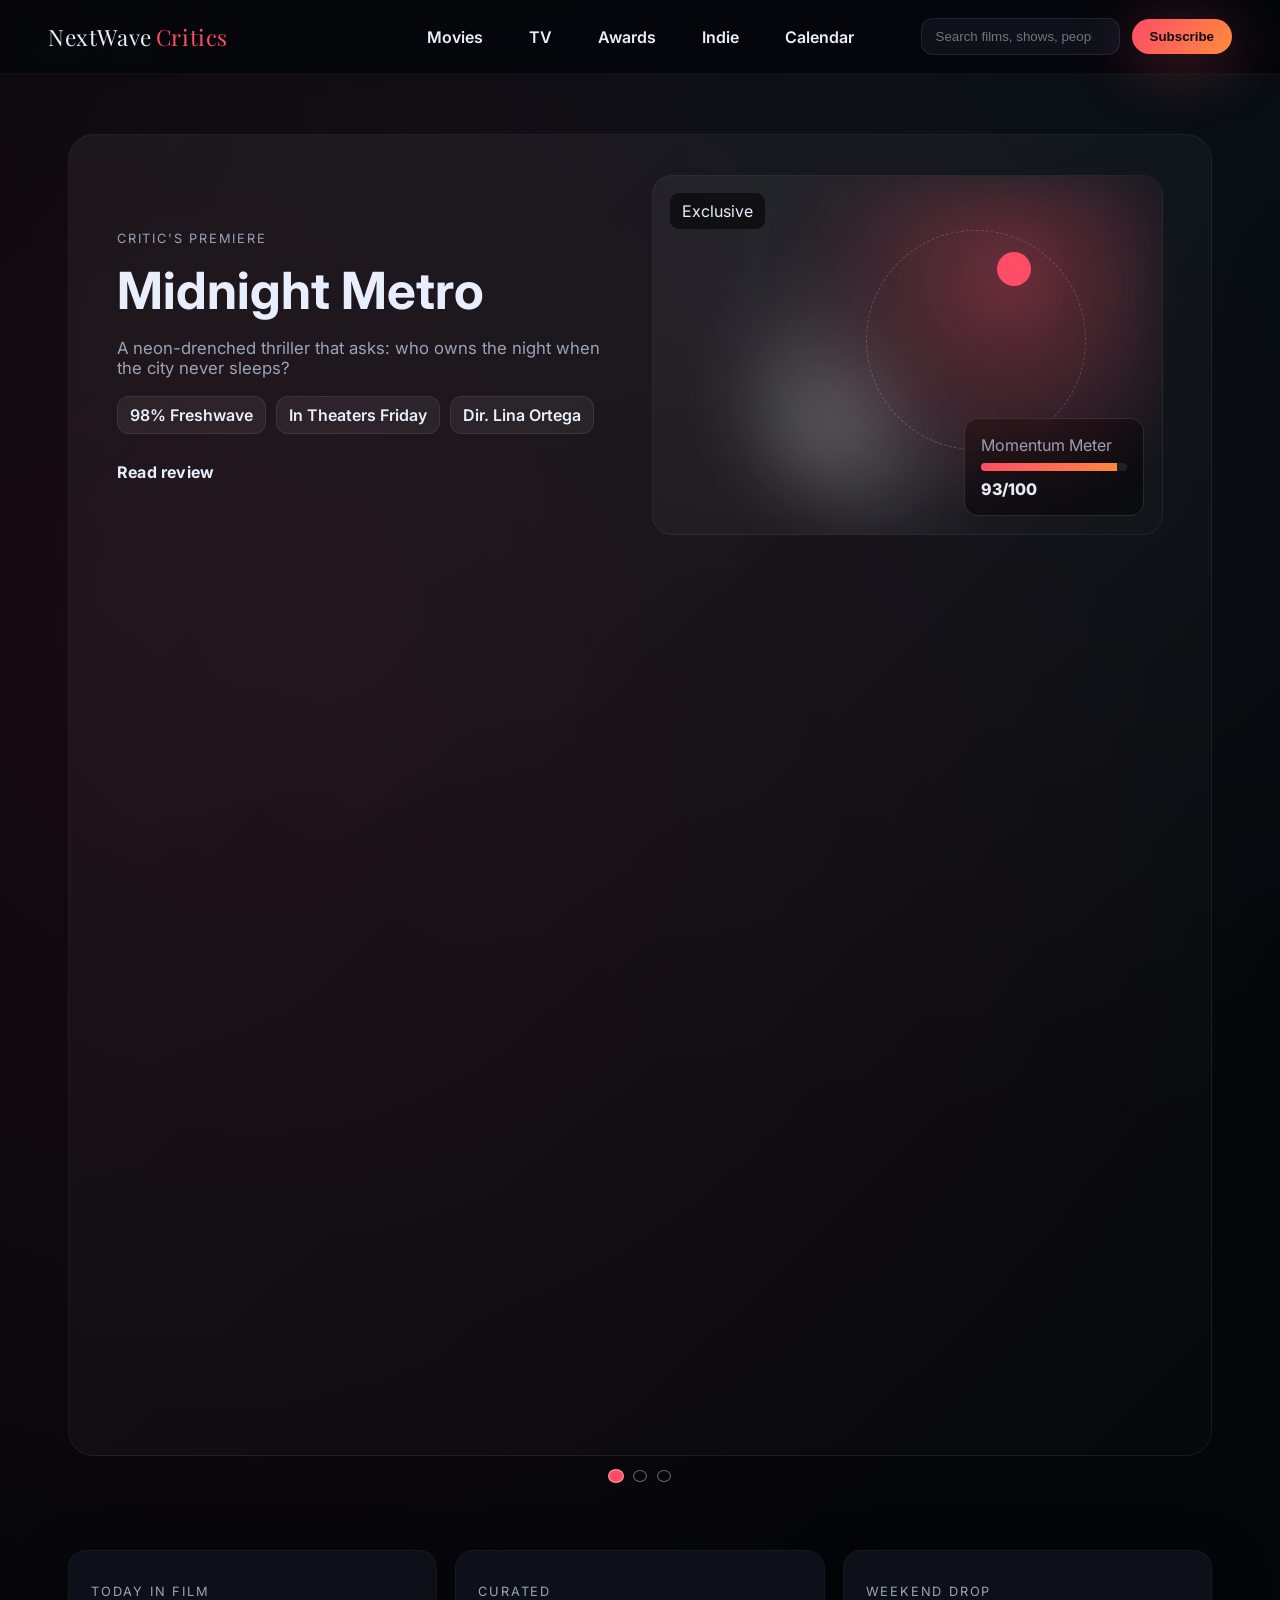
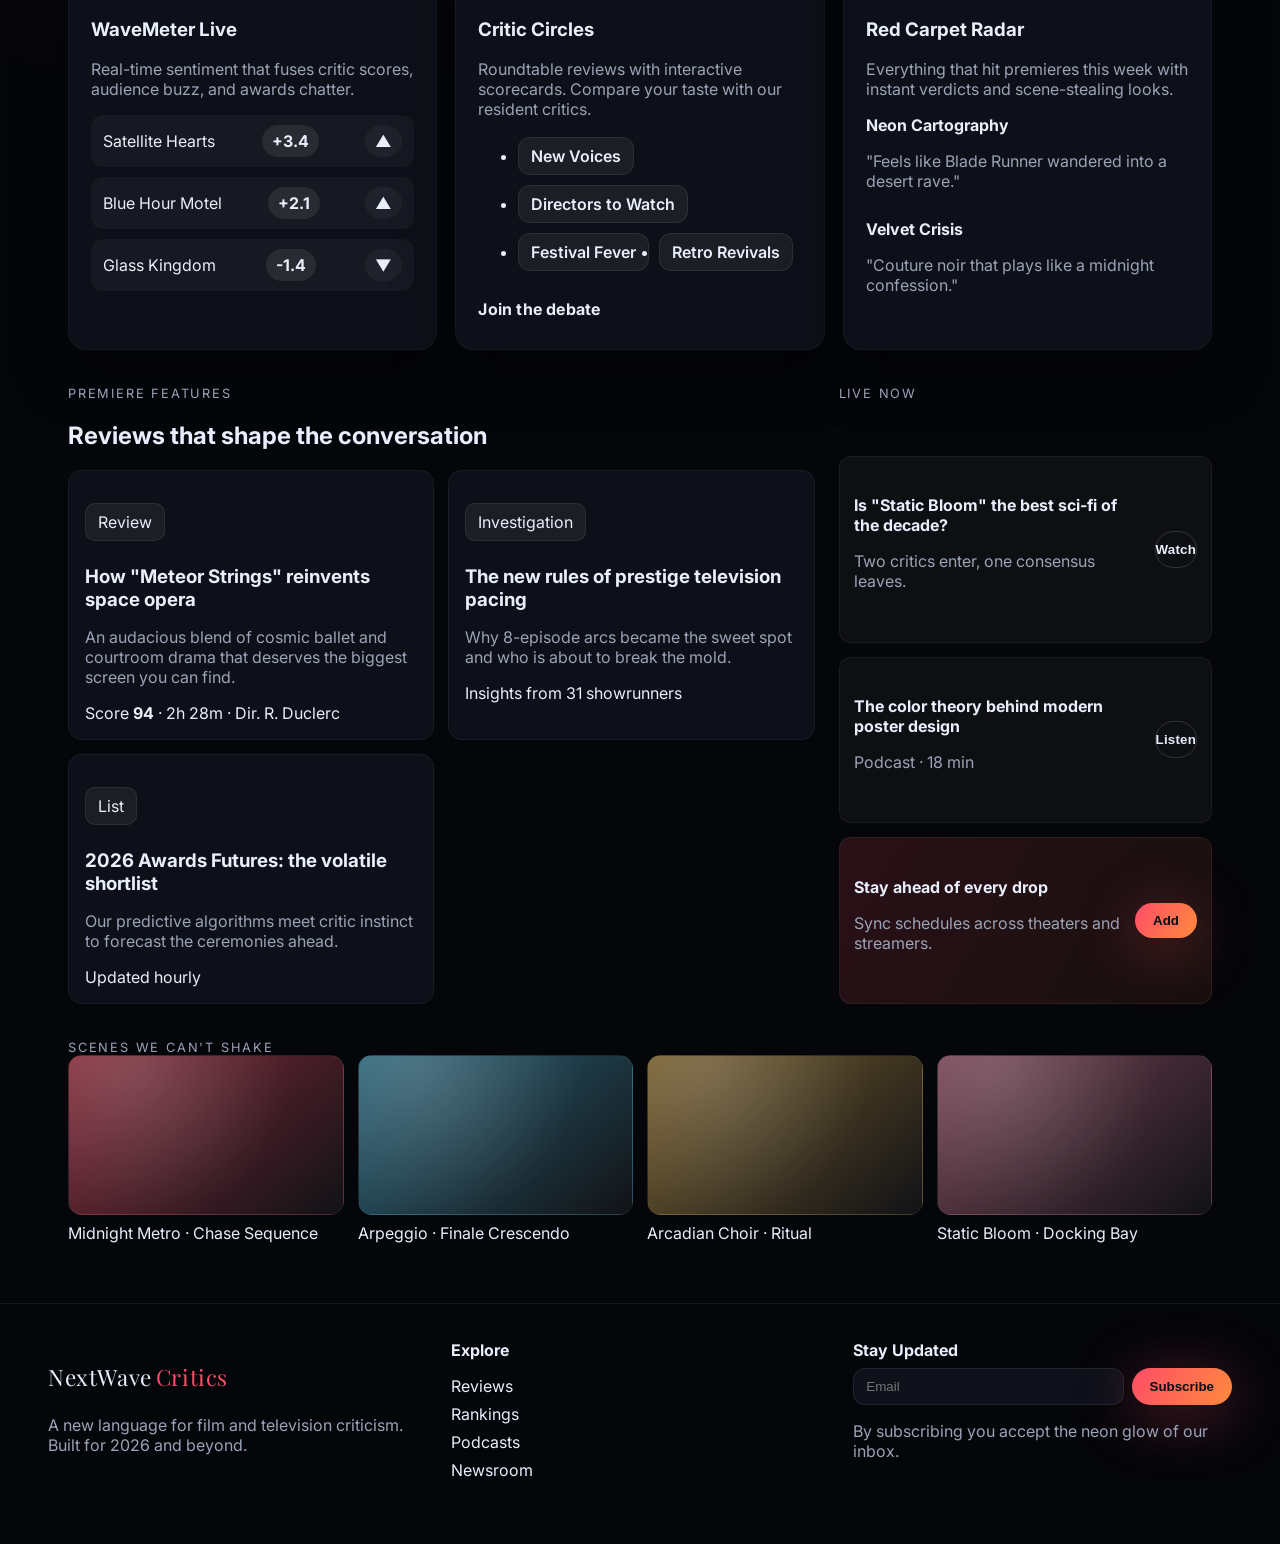
==== commit 27f97636: "Create cinematic multi-page template" ====
--- a/index.html
+++ b/index.html
@@ -1,212 +1,262 @@
 <!DOCTYPE html>
 <html lang="en">
 <head>
-  <meta charset="UTF-8" />
-  <meta name="viewport" content="width=device-width, initial-scale=1.0" />
-  <title>Cinergy Pulse | Future Critics Network</title>
-  <link rel="stylesheet" href="assets/css/styles.css" />
+  <meta charset="UTF-8">
+  <meta name="viewport" content="width=device-width, initial-scale=1.0">
+  <title>NextWave Critics | The Future of Film Discourse</title>
+  <link rel="preconnect" href="https://fonts.googleapis.com">
+  <link rel="preconnect" href="https://fonts.gstatic.com" crossorigin>
+  <link href="https://fonts.googleapis.com/css2?family=Inter:wght@400;500;600;700&family=Playfair+Display:wght@600;700&display=swap" rel="stylesheet">
+  <link rel="stylesheet" href="assets/css/style.css">
 </head>
 <body>
-  <header>
-    <div class="navbar">
-      <div class="logo">
-        <div class="logo-mark">CP</div>
-        Cinergy Pulse
-      </div>
-      <nav class="nav-links">
-        <a href="index.html">Spotlight</a>
-        <a href="movies.html">Films</a>
-        <a href="tv.html">Series</a>
-        <a href="article.html">Reviews</a>
-        <a class="cta" href="#">Submit a tip</a>
-      </nav>
+  <header class="topbar">
+    <div class="logo">NextWave<span>Critics</span></div>
+    <nav>
+      <a href="#">Movies</a>
+      <a href="#">TV</a>
+      <a href="#">Awards</a>
+      <a href="#">Indie</a>
+      <a href="#">Calendar</a>
+    </nav>
+    <div class="actions">
+      <input type="search" placeholder="Search films, shows, people…">
+      <button class="pill">Subscribe</button>
     </div>
   </header>
 
-  <main class="main">
+  <main>
     <section class="hero">
-      <div class="slides">
-        <div class="slide" style="--bg:url('https://images.unsplash.com/photo-1505685296765-3a2736de412f?auto=format&fit=crop&w=1200&q=80');">
-          <div class="slide-content">
-            <span class="badge">Premiere Pulse</span>
-            <h1>Neon Exodus rewrites the rules of blockbuster storytelling</h1>
-            <p>A tactile mix of synthwave noir and grounded performances that makes every frame feel like a magazine cover shot in motion.</p>
-            <div class="meta">
-              <span class="pill">98% Fresh Radar</span>
-              <span class="pill">142 Critic Votes</span>
-              <span class="pill">In theaters & stream</span>
-            </div>
-            <div class="actions">
-              <a class="button filled" href="article.html">Read the verdict</a>
-              <a class="button" href="https://youtu.be/dQw4w9WgXcQ" target="_blank" rel="noreferrer">Watch trailer</a>
-            </div>
-          </div>
-          <div class="poster">
-            <img src="https://images.unsplash.com/photo-1500530855697-b586d89ba3ee?auto=format&fit=crop&w=600&q=80" alt="Neon Exodus Poster" />
-          </div>
-        </div>
-
-        <div class="slide" style="--bg:url('https://images.unsplash.com/photo-1524985069026-dd778a71c7b4?auto=format&fit=crop&w=1200&q=80');">
-          <div class="slide-content">
-            <span class="badge">Awards Watch</span>
-            <h1>"Glass Kingdom" turns prestige drama into an emotional immersive world</h1>
-            <p>Ensembles rarely hit this hard: a layered character study wrapped in artful production design and a hypnotic score.</p>
-            <div class="meta">
-              <span class="pill">97% Critics Ring</span>
-              <span class="pill">18 Nominations projected</span>
-              <span class="pill">Director: Mara Healy</span>
-            </div>
-            <div class="actions">
-              <a class="button filled" href="article.html">Inside the craft</a>
-              <a class="button" href="https://youtu.be/T7HYjJ4yd_Y" target="_blank" rel="noreferrer">First look</a>
-            </div>
-          </div>
-          <div class="poster">
-            <img src="https://images.unsplash.com/photo-1485846234645-a62644f84728?auto=format&fit=crop&w=600&q=80" alt="Glass Kingdom Poster" />
-          </div>
-        </div>
-
-        <div class="slide" style="--bg:url('https://images.unsplash.com/photo-1497032205916-ac775f0649ae?auto=format&fit=crop&w=1200&q=80');">
-          <div class="slide-content">
-            <span class="badge">Streaming Heat</span>
-            <h1>Satellite Hearts redefines sci-fi romance for the binge era</h1>
-            <p>A cross-continental miniseries with kinetic editing, multi-lingual scripts, and a soundtrack that's already topping playlists.</p>
-            <div class="meta">
-              <span class="pill">94% Series Score</span>
-              <span class="pill">Season 2 in development</span>
-              <span class="pill">Soundtrack drops Friday</span>
-            </div>
-            <div class="actions">
-              <a class="button filled" href="article.html">Episode guide</a>
-              <a class="button" href="https://youtu.be/1La4QzGeaaQ" target="_blank" rel="noreferrer">Play trailer</a>
-            </div>
-          </div>
-          <div class="poster">
-            <img src="https://images.unsplash.com/photo-1501785888041-af3ef285b470?auto=format&fit=crop&w=600&q=80" alt="Satellite Hearts Poster" />
-          </div>
-        </div>
-      </div>
-
-      <div class="hero-controls">
-        <div class="dot"></div>
-        <div class="dot"></div>
-        <div class="dot"></div>
-      </div>
-    </section>
-
-    <section class="section">
-      <div class="section-header">
-        <h2>Critic's Hot List</h2>
-        <a class="button" href="movies.html">View all</a>
-      </div>
-      <div class="cards">
-        <article class="card">
-          <img src="https://images.unsplash.com/photo-1505761671935-60b3a7427bad?auto=format&fit=crop&w=600&q=80" alt="Emerald Run still" />
-          <div class="card-body">
-            <div class="tag">Film</div>
-            <h3>Emerald Run</h3>
-            <p class="rating">Critic Score: 95</p>
-            <p class="muted">A mythic heist thriller that pairs tactile jungles with neon-lit tech.</p>
+      <div class="hero-slider" data-slider>
+        <article class="slide active" style="--accent:#ff4d67">
+          <div class="slide-meta">
+            <p class="eyebrow">Critic's Premiere</p>
+            <h1>Midnight Metro</h1>
+            <p class="lede">A neon-drenched thriller that asks: who owns the night when the city never sleeps?</p>
+            <div class="chips">
+              <span>98% Freshwave</span>
+              <span>In Theaters Friday</span>
+              <span>Dir. Lina Ortega</span>
+            </div>
+            <a class="ghost" href="pages/movie-article.html">Read review</a>
+          </div>
+          <div class="slide-visual gradient-blur">
+            <div class="tag">Exclusive</div>
+            <div class="aurora"></div>
+            <div class="orbit">
+              <div class="planet"></div>
+            </div>
+            <div class="glasscard">
+              <p class="label">Momentum Meter</p>
+              <div class="meter">
+                <div style="width: 93%"></div>
+              </div>
+              <p class="score">93/100</p>
+            </div>
           </div>
         </article>
-        <article class="card">
-          <img src="https://images.unsplash.com/photo-1464375117522-1311d6a5b81f?auto=format&fit=crop&w=600&q=80" alt="Arclight skyline" />
-          <div class="card-body">
-            <div class="tag">Series</div>
-            <h3>Arclight: Metropolis</h3>
-            <p class="rating">Critic Score: 92</p>
-            <p class="muted">Blade Runner energy meets prestige writing in a 10-part saga.</p>
+        <article class="slide" style="--accent:#5ad6ff">
+          <div class="slide-meta">
+            <p class="eyebrow">Spotlight</p>
+            <h1>Arpeggio</h1>
+            <p class="lede">A chamber drama about a conductor rediscovering her voice while the world watches.</p>
+            <div class="chips">
+              <span>TIFF Darling</span>
+              <span>Streaming Soon</span>
+              <span>Pulse Rating 92</span>
+            </div>
+            <a class="ghost" href="#">Dive into the score</a>
+          </div>
+          <div class="slide-visual gradient-blur blue">
+            <div class="tag">First Look</div>
+            <div class="aurora"></div>
+            <div class="orbit">
+              <div class="planet"></div>
+            </div>
+            <div class="glasscard">
+              <p class="label">Buzz Index</p>
+              <div class="meter">
+                <div style="width: 88%"></div>
+              </div>
+              <p class="score">88/100</p>
+            </div>
           </div>
         </article>
-        <article class="card">
-          <img src="https://images.unsplash.com/photo-1497032628192-86f99bcd76bc?auto=format&fit=crop&w=600&q=80" alt="Indie frame" />
-          <div class="card-body">
-            <div class="tag">Indie</div>
-            <h3>Room for Echoes</h3>
-            <p class="rating">Critic Score: 90</p>
-            <p class="muted">A minimalist character drama with near-future aesthetic touches.</p>
+        <article class="slide" style="--accent:#d8b4ff">
+          <div class="slide-meta">
+            <p class="eyebrow">Series Watch</p>
+            <h1>Arcadian Choir</h1>
+            <p class="lede">Epic sci-fi meets folk horror in a season that refuses to be binge-watched casually.</p>
+            <div class="chips">
+              <span>Season 2</span>
+              <span>Showrunner AMA</span>
+              <span>Critic Score 95</span>
+            </div>
+            <a class="ghost" href="pages/tv-article.html">Episode guide</a>
+          </div>
+          <div class="slide-visual gradient-blur violet">
+            <div class="tag">Streaming</div>
+            <div class="aurora"></div>
+            <div class="orbit">
+              <div class="planet"></div>
+            </div>
+            <div class="glasscard">
+              <p class="label">Renewal Odds</p>
+              <div class="meter">
+                <div style="width: 97%"></div>
+              </div>
+              <p class="score">97%</p>
+            </div>
           </div>
         </article>
-        <article class="card">
-          <img src="https://images.unsplash.com/photo-1497032205916-ac775f0649ae?auto=format&fit=crop&w=600&q=80" alt="Space odyssey" />
-          <div class="card-body">
-            <div class="tag">Documentary</div>
-            <h3>Quantum Nomads</h3>
-            <p class="rating">Critic Score: 93</p>
-            <p class="muted">A cosmic travelogue mapping humanity's new spacefaring frontier.</p>
-          </div>
-        </article>
-      </div>
-    </section>
-
-    <section class="section">
-      <div class="section-header">
-        <h2>Series Spotlight</h2>
-        <a class="button" href="tv.html">Discover series</a>
-      </div>
-      <div class="grid-2">
-        <div class="news-card">
-          <h3>Global room tone: the first show mixed for spatial cinema-at-home</h3>
-          <p>"Orbital Choir" hits streaming with immersive audio stems and live AR overlays for the opening night.</p>
-          <div class="pill">Binge alert</div>
-        </div>
-        <div class="news-card">
-          <h3>How a writers' room built a multilingual mystery that actually sings</h3>
-          <p>"Glacier Hotel" fuses three continents, five dialects, and a choral score without losing its noir bite.</p>
-          <div class="pill">Craft deep-dive</div>
-        </div>
-      </div>
-    </section>
-
-    <section class="section">
-      <div class="section-header">
-        <h2>Latest Reviews</h2>
-        <a class="button" href="article.html">All reviews</a>
-      </div>
-      <div class="cards">
-        <article class="card">
-          <img src="https://images.unsplash.com/photo-1502139214982-d0ad755818d8?auto=format&fit=crop&w=600&q=80" alt="Festival" />
-          <div class="card-body">
-            <div class="tag">Festival</div>
-            <h3>Storm Season</h3>
-            <p class="rating">Festival Score: 96</p>
-            <p class="muted">A pulsing debut that captures climate dread with intimate character beats.</p>
-          </div>
-        </article>
-        <article class="card">
-          <img src="https://images.unsplash.com/photo-1464375117522-1311d6a5b81f?auto=format&fit=crop&w=600&q=80" alt="Neon" />
-          <div class="card-body">
-            <div class="tag">Review</div>
-            <h3>Fluorescent Veil</h3>
-            <p class="rating">Critic Score: 89</p>
-            <p class="muted">A stylish thriller that weaponizes color to tell a heartbreak story.</p>
-          </div>
-        </article>
-        <article class="card">
-          <img src="https://images.unsplash.com/photo-1516822003754-cca485356ecb?auto=format&fit=crop&w=600&q=80" alt="Future city" />
-          <div class="card-body">
-            <div class="tag">Review</div>
-            <h3>Midnight Parallax</h3>
-            <p class="rating">Critic Score: 93</p>
-            <p class="muted">A time-hopping romance where each era gets its own visual grammar.</p>
-          </div>
-        </article>
+      </div>
+      <div class="slider-dots" data-dots></div>
+    </section>
+
+    <section class="grid three">
+      <div class="panel">
+        <p class="eyebrow">Today in Film</p>
+        <h3>WaveMeter Live</h3>
+        <p class="muted">Real-time sentiment that fuses critic scores, audience buzz, and awards chatter.</p>
+        <div class="ticker">
+          <div class="ticker-row">
+            <span>Satellite Hearts</span><span class="pill">+3.4</span><span class="pill soft">▲</span>
+          </div>
+          <div class="ticker-row">
+            <span>Blue Hour Motel</span><span class="pill">+2.1</span><span class="pill soft">▲</span>
+          </div>
+          <div class="ticker-row">
+            <span>Glass Kingdom</span><span class="pill">-1.4</span><span class="pill soft">▼</span>
+          </div>
+        </div>
+      </div>
+      <div class="panel">
+        <p class="eyebrow">Curated</p>
+        <h3>Critic Circles</h3>
+        <p class="muted">Roundtable reviews with interactive scorecards. Compare your taste with our resident critics.</p>
+        <ul class="chips wrap">
+          <li>New Voices</li>
+          <li>Directors to Watch</li>
+          <li>Festival Fever</li>
+          <li>Retro Revivals</li>
+        </ul>
+        <a class="ghost" href="#">Join the debate</a>
+      </div>
+      <div class="panel">
+        <p class="eyebrow">Weekend Drop</p>
+        <h3>Red Carpet Radar</h3>
+        <p class="muted">Everything that hit premieres this week with instant verdicts and scene-stealing looks.</p>
+        <div class="stacked">
+          <div>
+            <strong>Neon Cartography</strong>
+            <p class="muted">"Feels like Blade Runner wandered into a desert rave."</p>
+          </div>
+          <div>
+            <strong>Velvet Crisis</strong>
+            <p class="muted">"Couture noir that plays like a midnight confession."</p>
+          </div>
+        </div>
+      </div>
+    </section>
+
+    <section class="split">
+      <div class="left">
+        <div class="eyebrow">Premiere Features</div>
+        <h2>Reviews that shape the conversation</h2>
+        <div class="feature-grid">
+          <article class="feature">
+            <p class="tag">Review</p>
+            <h3>How "Meteor Strings" reinvents space opera</h3>
+            <p class="muted">An audacious blend of cosmic ballet and courtroom drama that deserves the biggest screen you can find.</p>
+            <div class="meta">Score <strong>94</strong> · 2h 28m · Dir. R. Duclerc</div>
+          </article>
+          <article class="feature">
+            <p class="tag">Investigation</p>
+            <h3>The new rules of prestige television pacing</h3>
+            <p class="muted">Why 8-episode arcs became the sweet spot and who is about to break the mold.</p>
+            <div class="meta">Insights from 31 showrunners</div>
+          </article>
+          <article class="feature">
+            <p class="tag">List</p>
+            <h3>2026 Awards Futures: the volatile shortlist</h3>
+            <p class="muted">Our predictive algorithms meet critic instinct to forecast the ceremonies ahead.</p>
+            <div class="meta">Updated hourly</div>
+          </article>
+        </div>
+      </div>
+      <aside class="right">
+        <div class="eyebrow">Live Now</div>
+        <div class="live-card">
+          <div>
+            <p class="tag">Debate</p>
+            <h4>Is "Static Bloom" the best sci-fi of the decade?</h4>
+            <p class="muted">Two critics enter, one consensus leaves.</p>
+          </div>
+          <button class="pill ghost">Watch</button>
+        </div>
+        <div class="live-card">
+          <div>
+            <p class="tag">Audio</p>
+            <h4>The color theory behind modern poster design</h4>
+            <p class="muted">Podcast · 18 min</p>
+          </div>
+          <button class="pill ghost">Listen</button>
+        </div>
+        <div class="live-card highlight">
+          <div>
+            <p class="tag">Premiere Calendar</p>
+            <h4>Stay ahead of every drop</h4>
+            <p class="muted">Sync schedules across theaters and streamers.</p>
+          </div>
+          <button class="pill">Add</button>
+        </div>
+      </aside>
+    </section>
+
+    <section class="gallery">
+      <div class="eyebrow">Scenes We Can't Shake</div>
+      <div class="reel">
+        <figure>
+          <div class="card neon"></div>
+          <figcaption>Midnight Metro · Chase Sequence</figcaption>
+        </figure>
+        <figure>
+          <div class="card teal"></div>
+          <figcaption>Arpeggio · Finale Crescendo</figcaption>
+        </figure>
+        <figure>
+          <div class="card gold"></div>
+          <figcaption>Arcadian Choir · Ritual</figcaption>
+        </figure>
+        <figure>
+          <div class="card rose"></div>
+          <figcaption>Static Bloom · Docking Bay</figcaption>
+        </figure>
       </div>
     </section>
   </main>
 
-  <footer class="footer">
-    <div class="main" style="margin-bottom:0">
-      <div class="grid-2">
-        <div>
-          <h3>Cinergy Pulse</h3>
-          <p>Critics, creators, and fans united in one cinematic forward-lens. Built for the 2026 generation of movie obsessives.</p>
-        </div>
-        <div>
-          <p>Weekly drops: premieres, set diaries, streaming deals, and radical reviews crafted by humans & AI-assisted research.</p>
-          <p class="muted">Los Angeles · Lagos · London · Seoul</p>
-        </div>
-      </div>
+  <footer>
+    <div>
+      <p class="logo">NextWave<span>Critics</span></p>
+      <p class="muted">A new language for film and television criticism. Built for 2026 and beyond.</p>
+    </div>
+    <div>
+      <h4>Explore</h4>
+      <ul>
+        <li><a href="#">Reviews</a></li>
+        <li><a href="#">Rankings</a></li>
+        <li><a href="#">Podcasts</a></li>
+        <li><a href="#">Newsroom</a></li>
+      </ul>
+    </div>
+    <div>
+      <h4>Stay Updated</h4>
+      <form class="newsletter">
+        <input type="email" placeholder="Email">
+        <button class="pill">Subscribe</button>
+      </form>
+      <p class="muted">By subscribing you accept the neon glow of our inbox.</p>
     </div>
   </footer>
 
--- a/assets/css/style.css
+++ b/assets/css/style.css
@@ -0,0 +1,370 @@
+:root {
+  --bg: #05060a;
+  --card: #0c0e14;
+  --panel: #0d1018;
+  --text: #e9eefc;
+  --muted: #9ba3b7;
+  --accent: #ff4d67;
+  --glow: 0 10px 60px rgba(255, 77, 103, 0.35);
+  --radius: 18px;
+}
+
+* {
+  box-sizing: border-box;
+}
+
+body {
+  margin: 0;
+  font-family: 'Inter', system-ui, -apple-system, sans-serif;
+  background: radial-gradient(circle at 20% 20%, rgba(255, 77, 103, 0.08), transparent 40%),
+              radial-gradient(circle at 80% 0%, rgba(90, 214, 255, 0.05), transparent 35%),
+              var(--bg);
+  color: var(--text);
+  min-height: 100vh;
+}
+
+a {
+  color: inherit;
+  text-decoration: none;
+}
+
+.topbar {
+  position: sticky;
+  top: 0;
+  z-index: 10;
+  display: grid;
+  grid-template-columns: 1fr auto 1fr;
+  align-items: center;
+  padding: 18px 48px;
+  background: rgba(5, 6, 10, 0.9);
+  backdrop-filter: blur(12px);
+  border-bottom: 1px solid rgba(255, 255, 255, 0.04);
+}
+
+.logo {
+  font-family: 'Playfair Display', serif;
+  font-size: 1.4rem;
+  letter-spacing: 0.6px;
+}
+
+.logo span {
+  color: var(--accent);
+  margin-left: 4px;
+}
+
+nav {
+  display: flex;
+  gap: 18px;
+  justify-content: center;
+  font-weight: 600;
+}
+
+nav a {
+  padding: 8px 14px;
+  border-radius: 12px;
+  transition: all 0.2s ease;
+}
+
+nav a:hover {
+  background: rgba(255, 255, 255, 0.06);
+}
+
+.actions {
+  display: flex;
+  gap: 12px;
+  justify-content: flex-end;
+  align-items: center;
+}
+
+.actions input {
+  background: #0e111a;
+  border: 1px solid rgba(255, 255, 255, 0.08);
+  color: var(--text);
+  padding: 10px 14px;
+  border-radius: 12px;
+}
+
+.pill {
+  background: linear-gradient(120deg, var(--accent), #ff8a3d);
+  color: #0b0c12;
+  border: none;
+  border-radius: 999px;
+  padding: 10px 18px;
+  font-weight: 700;
+  cursor: pointer;
+  box-shadow: var(--glow);
+  transition: transform 0.15s ease, box-shadow 0.15s ease;
+}
+
+.pill:hover {
+  transform: translateY(-1px);
+  box-shadow: 0 15px 40px rgba(255, 77, 103, 0.4);
+}
+
+.pill.ghost {
+  background: transparent;
+  color: var(--text);
+  border: 1px solid rgba(255, 255, 255, 0.15);
+  box-shadow: none;
+}
+
+.hero {
+  padding: 60px 48px 32px;
+}
+
+.hero-slider {
+  position: relative;
+  overflow: hidden;
+  border-radius: 26px;
+  background: linear-gradient(135deg, rgba(255, 255, 255, 0.05), rgba(255, 255, 255, 0.01));
+  border: 1px solid rgba(255, 255, 255, 0.05);
+  display: grid;
+}
+
+.slide {
+  display: grid;
+  grid-template-columns: repeat(auto-fit, minmax(300px, 1fr));
+  gap: 24px;
+  padding: 40px 48px;
+  align-items: center;
+  min-height: 420px;
+  opacity: 0;
+  transform: translateX(10%);
+  transition: opacity 0.4s ease, transform 0.45s ease;
+}
+
+.slide.active {
+  opacity: 1;
+  transform: translateX(0);
+}
+
+.slide-meta h1 {
+  font-size: clamp(2.2rem, 4vw, 3.4rem);
+  margin: 12px 0 10px;
+}
+
+.slide-meta .lede {
+  font-size: 1.05rem;
+  color: var(--muted);
+  max-width: 540px;
+}
+
+.eyebrow {
+  text-transform: uppercase;
+  letter-spacing: 1.8px;
+  font-size: 0.8rem;
+  color: var(--muted);
+}
+
+.chips {
+  display: flex;
+  gap: 10px;
+  flex-wrap: wrap;
+  margin: 18px 0;
+}
+
+.chips span, .chips li {
+  background: rgba(255, 255, 255, 0.06);
+  border: 1px solid rgba(255, 255, 255, 0.08);
+  padding: 8px 12px;
+  border-radius: 12px;
+  color: var(--text);
+  font-weight: 600;
+}
+
+.ghost {
+  display: inline-flex;
+  align-items: center;
+  gap: 8px;
+  color: var(--text);
+  font-weight: 700;
+  letter-spacing: 0.2px;
+  padding: 10px 0;
+}
+
+.slide-visual {
+  position: relative;
+  background: radial-gradient(circle at 20% 20%, rgba(255, 255, 255, 0.06), rgba(255, 255, 255, 0.01));
+  border-radius: 20px;
+  min-height: 360px;
+  overflow: hidden;
+  border: 1px solid rgba(255, 255, 255, 0.05);
+}
+
+.gradient-blur::after {
+  content: '';
+  position: absolute;
+  inset: 0;
+  background: radial-gradient(circle at 70% 30%, var(--accent), transparent 50%);
+  opacity: 0.35;
+  filter: blur(30px);
+}
+
+.gradient-blur.blue::after { background: radial-gradient(circle at 70% 30%, #5ad6ff, transparent 50%); }
+.gradient-blur.violet::after { background: radial-gradient(circle at 70% 30%, #d8b4ff, transparent 50%); }
+
+.tag {
+  position: absolute;
+  top: 16px;
+  left: 16px;
+  padding: 8px 12px;
+  background: rgba(0, 0, 0, 0.55);
+  border-radius: 10px;
+  border: 1px solid rgba(255, 255, 255, 0.08);
+}
+
+.aurora {
+  position: absolute;
+  width: 260px;
+  height: 260px;
+  background: conic-gradient(from 120deg, transparent 0deg, rgba(255,255,255,0.3), transparent 220deg);
+  border-radius: 50%;
+  filter: blur(40px);
+  inset: 20% auto auto 20%;
+  animation: rotate 16s linear infinite;
+}
+
+.orbit {
+  position: absolute;
+  inset: 15% 15% auto auto;
+  width: 220px;
+  height: 220px;
+  border: 1px dashed rgba(255, 255, 255, 0.2);
+  border-radius: 50%;
+}
+
+.planet {
+  position: absolute;
+  width: 34px;
+  height: 34px;
+  background: var(--accent);
+  border-radius: 50%;
+  box-shadow: var(--glow);
+  inset: 10% auto auto 60%;
+  animation: bounce 4s ease-in-out infinite;
+}
+
+.glasscard {
+  position: absolute;
+  bottom: 18px;
+  right: 18px;
+  padding: 16px;
+  background: rgba(0, 0, 0, 0.45);
+  border-radius: 14px;
+  border: 1px solid rgba(255, 255, 255, 0.12);
+  min-width: 180px;
+  backdrop-filter: blur(12px);
+}
+
+.glasscard .label { color: var(--muted); margin: 0 0 8px; }
+.meter { width: 100%; height: 8px; background: rgba(255, 255, 255, 0.08); border-radius: 999px; overflow: hidden; }
+.meter div { height: 100%; background: linear-gradient(120deg, var(--accent), #ff8a3d); }
+.score { font-weight: 800; margin: 8px 0 0; }
+
+.slider-dots {
+  display: flex;
+  gap: 10px;
+  justify-content: center;
+  padding: 14px 0 0;
+}
+
+.slider-dots button {
+  width: 12px;
+  height: 12px;
+  border-radius: 50%;
+  border: 1px solid rgba(255, 255, 255, 0.4);
+  background: transparent;
+  cursor: pointer;
+  transition: transform 0.2s ease, background 0.2s ease;
+}
+
+.slider-dots button.active {
+  background: var(--accent);
+  transform: scale(1.15);
+}
+
+main {
+  display: flex;
+  flex-direction: column;
+  gap: 36px;
+  padding-bottom: 60px;
+}
+
+.grid {
+  display: grid;
+  gap: 18px;
+  padding: 0 48px;
+}
+
+.grid.three { grid-template-columns: repeat(auto-fit, minmax(240px, 1fr)); }
+
+.panel {
+  background: var(--panel);
+  border-radius: var(--radius);
+  padding: 20px 22px;
+  border: 1px solid rgba(255, 255, 255, 0.04);
+  box-shadow: 0 20px 60px rgba(0, 0, 0, 0.35);
+}
+
+.muted { color: var(--muted); }
+
+.ticker { margin-top: 16px; display: grid; gap: 10px; }
+.ticker-row { display: flex; align-items: center; gap: 10px; justify-content: space-between; background: rgba(255, 255, 255, 0.04); padding: 10px 12px; border-radius: 12px; }
+.ticker-row .pill { padding: 6px 10px; box-shadow: none; background: rgba(255, 255, 255, 0.08); color: var(--text); }
+.ticker-row .pill.soft { background: rgba(255, 255, 255, 0.04); }
+
+.stackd, .stacked { display: grid; gap: 12px; }
+
+.split {
+  display: grid;
+  grid-template-columns: 2fr 1fr;
+  gap: 24px;
+  padding: 0 48px;
+}
+
+.feature-grid { display: grid; grid-template-columns: repeat(auto-fit, minmax(240px, 1fr)); gap: 14px; margin-top: 14px; }
+.feature { background: var(--panel); padding: 16px; border-radius: 14px; border: 1px solid rgba(255, 255, 255, 0.05); }
+.feature .tag { display: inline-block; position: static; background: rgba(255, 255, 255, 0.06); border: 1px solid rgba(255, 255, 255, 0.08); }
+.feature h3 { margin: 8px 0; }
+
+.right { display: grid; gap: 14px; }
+.live-card { background: rgba(255, 255, 255, 0.04); padding: 14px; border-radius: 12px; border: 1px solid rgba(255, 255, 255, 0.06); display: flex; align-items: center; justify-content: space-between; gap: 12px; }
+.live-card.highlight { background: linear-gradient(120deg, rgba(255, 77, 103, 0.15), rgba(255, 138, 61, 0.08)); }
+.live-card h4 { margin: 4px 0; }
+
+.gallery { padding: 0 48px; }
+.reel { display: grid; grid-template-columns: repeat(auto-fit, minmax(180px, 1fr)); gap: 14px; }
+.reel figure { margin: 0; display: grid; gap: 8px; }
+.card { height: 160px; border-radius: 14px; background: linear-gradient(135deg, rgba(255,255,255,0.06), rgba(255,255,255,0.02)); border: 1px solid rgba(255, 255, 255, 0.06); position: relative; overflow: hidden; }
+.card::before { content:''; position:absolute; inset:-20%; background: radial-gradient(circle at 30% 20%, rgba(255,255,255,0.18), transparent 50%); filter: blur(12px); }
+.card.neon { background: linear-gradient(140deg, rgba(255,77,103,0.5), rgba(255,255,255,0.05)); }
+.card.teal { background: linear-gradient(140deg, rgba(90,214,255,0.45), rgba(255,255,255,0.05)); }
+.card.gold { background: linear-gradient(140deg, rgba(255,200,87,0.45), rgba(255,255,255,0.05)); }
+.card.rose { background: linear-gradient(140deg, rgba(255,138,171,0.45), rgba(255,255,255,0.05)); }
+
+footer {
+  background: #05060a;
+  border-top: 1px solid rgba(255, 255, 255, 0.06);
+  padding: 36px 48px 48px;
+  display: grid;
+  gap: 24px;
+  grid-template-columns: repeat(auto-fit, minmax(220px, 1fr));
+}
+
+footer ul { padding: 0; list-style: none; display: grid; gap: 8px; }
+footer h4 { margin: 0 0 8px; }
+.newsletter { display: flex; gap: 8px; }
+.newsletter input { flex: 1; border-radius: 12px; border: 1px solid rgba(255,255,255,0.08); background: #0e111a; color: var(--text); padding: 10px 12px; }
+
+.hero, .grid, .split, .gallery { max-width: 1240px; margin: 0 auto; width: calc(100% - 24px); }
+
+@media (max-width: 960px) {
+  .topbar { grid-template-columns: 1fr; gap: 10px; }
+  .actions { justify-content: flex-start; flex-wrap: wrap; }
+  nav { justify-content: flex-start; flex-wrap: wrap; }
+  .split { grid-template-columns: 1fr; }
+  .hero { padding-top: 30px; }
+}
+
+@keyframes rotate { to { transform: rotate(360deg); } }
+@keyframes bounce { 0%, 100% { transform: translateY(0); } 50% { transform: translateY(-10px); } }
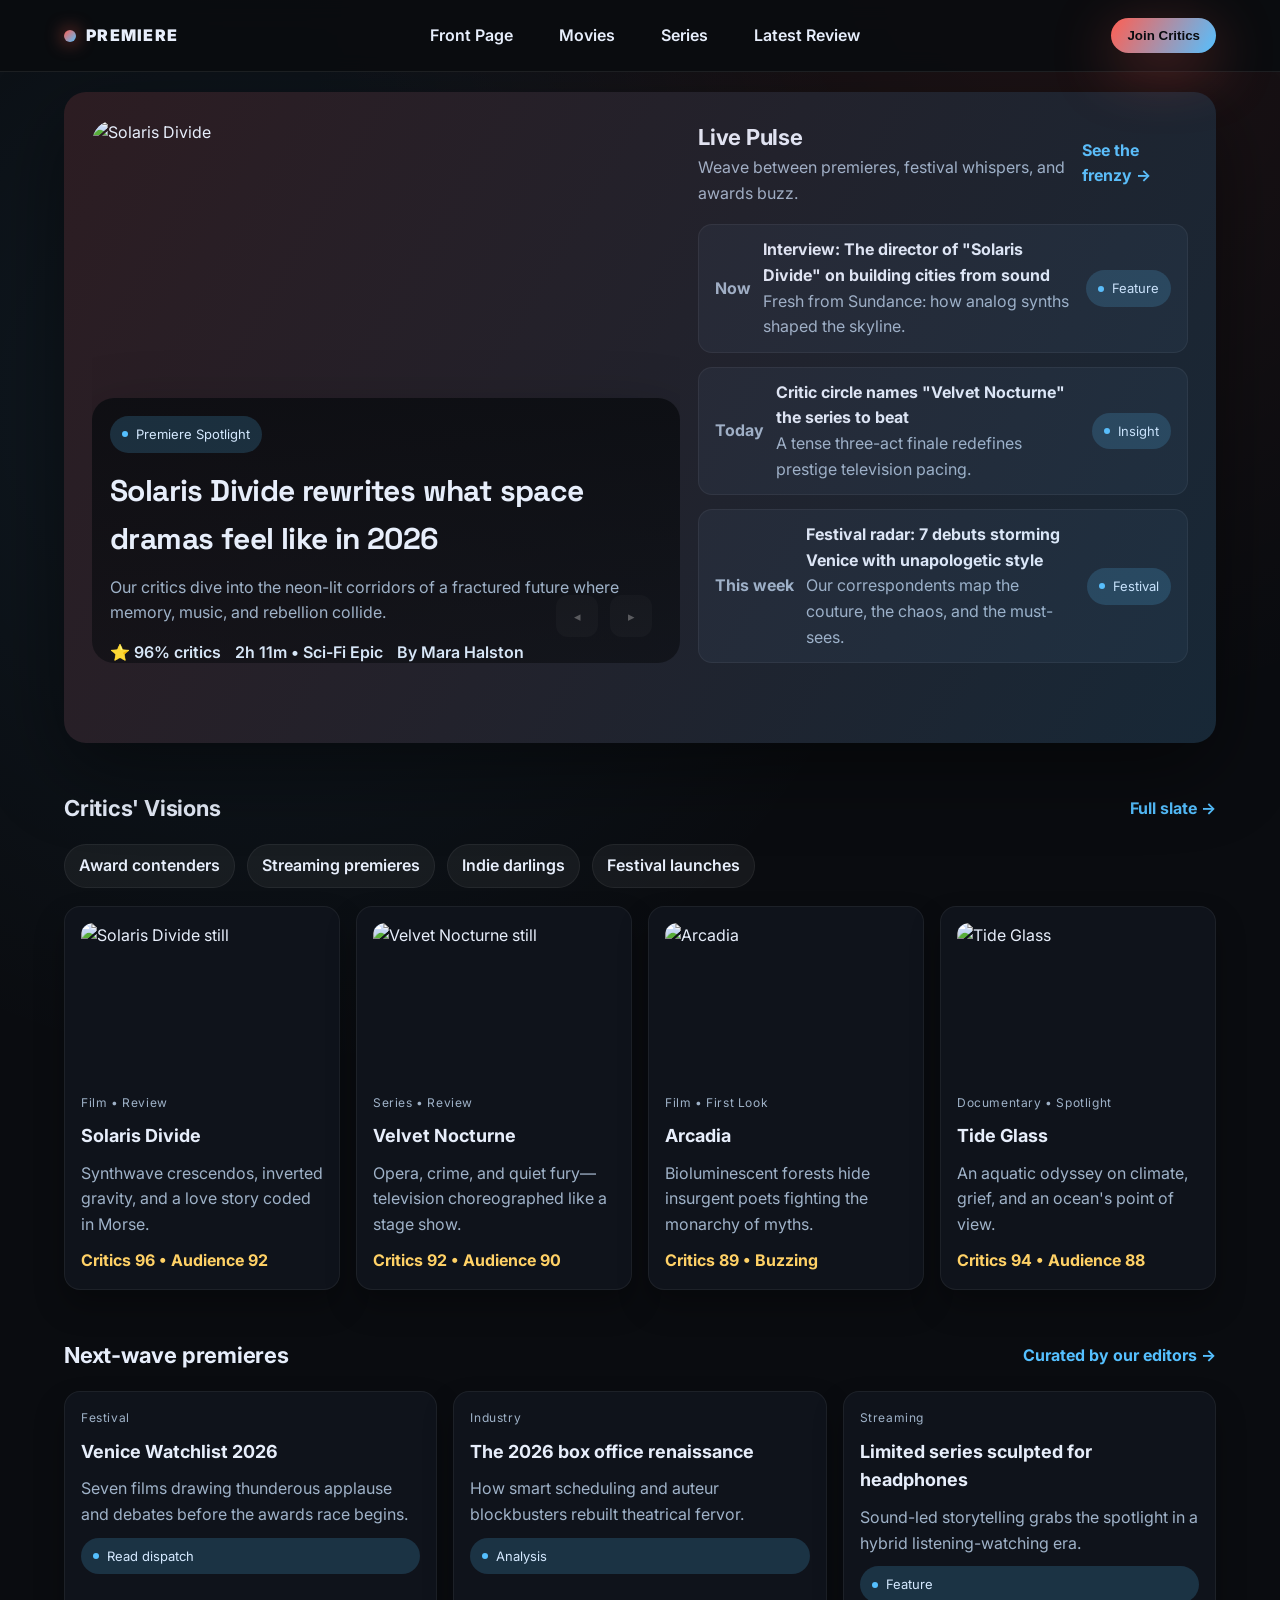
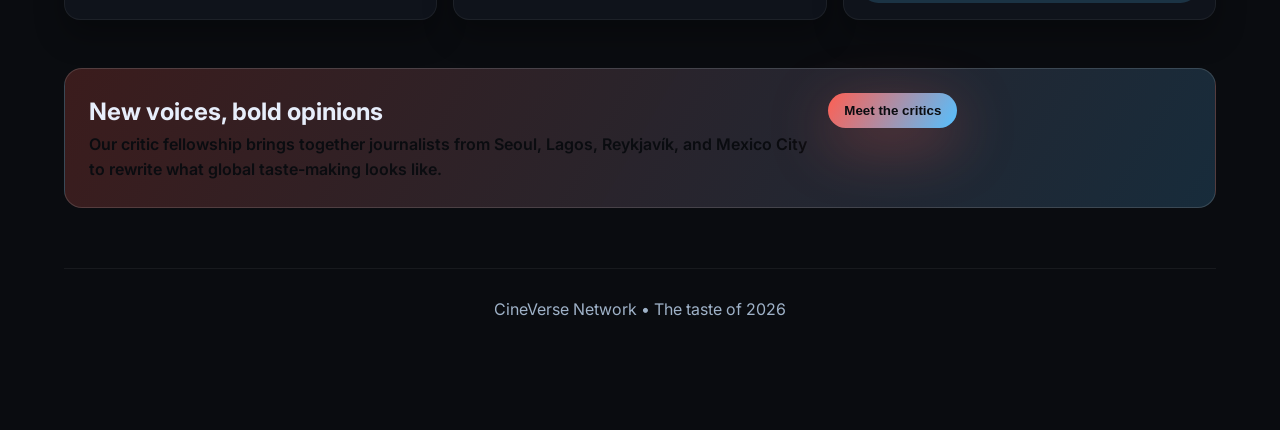
==== commit dd5dda9c: "Create cinematic multi-page template" ====
--- a/index.html
+++ b/index.html
@@ -1,265 +1,190 @@
 <!DOCTYPE html>
 <html lang="en">
 <head>
-  <meta charset="UTF-8">
-  <meta name="viewport" content="width=device-width, initial-scale=1.0">
-  <title>NextWave Critics | The Future of Film Discourse</title>
-  <link rel="preconnect" href="https://fonts.googleapis.com">
-  <link rel="preconnect" href="https://fonts.gstatic.com" crossorigin>
-  <link href="https://fonts.googleapis.com/css2?family=Inter:wght@400;500;600;700&family=Playfair+Display:wght@600;700&display=swap" rel="stylesheet">
-  <link rel="stylesheet" href="assets/css/style.css">
+  <meta charset="UTF-8" />
+  <meta name="viewport" content="width=device-width, initial-scale=1.0" />
+  <title>2026 Premiere - CineVerse Network</title>
+  <link rel="stylesheet" href="assets/css/styles.css" />
 </head>
 <body>
-  <header class="topbar">
-    <div class="logo">NextWave<span>Critics</span></div>
+  <header>
     <nav>
-      <a href="#">Movies</a>
-      <a href="#">TV</a>
-      <a href="#">Awards</a>
-      <a href="#">Indie</a>
-      <a href="#">Calendar</a>
+      <div class="logo"><span class="spark"></span>Premiere</div>
+      <ul>
+        <li><a href="index.html">Front Page</a></li>
+        <li><a href="movies.html">Movies</a></li>
+        <li><a href="tv-article.html">Series</a></li>
+        <li><a href="movie-article.html">Latest Review</a></li>
+      </ul>
+      <button class="cta-btn">Join Critics</button>
     </nav>
-    <div class="actions">
-      <input type="search" placeholder="Search films, shows, people…">
-      <button class="pill">Subscribe</button>
-    </div>
   </header>
 
   <main>
     <section class="hero">
-      <div class="hero-slider" data-slider>
-        <article class="slide active" style="--accent:#ff4d67">
-          <div class="slide-meta">
-            <p class="eyebrow">Critic's Premiere</p>
-            <h1>Midnight Metro</h1>
-            <p class="lede">A neon-drenched thriller that asks: who owns the night when the city never sleeps?</p>
-            <div class="chips">
-              <span>98% Freshwave</span>
-              <span>In Theaters Friday</span>
-              <span>Dir. Lina Ortega</span>
-            </div>
-            <a class="ghost" href="pages/movie-article.html">Read review</a>
-          </div>
-          <div class="slide-visual gradient-blur">
-            <div class="tag">Exclusive</div>
-            <div class="aurora"></div>
-            <div class="orbit">
-              <div class="planet"></div>
-            </div>
-            <div class="glasscard">
-              <p class="label">Momentum Meter</p>
-              <div class="meter">
-                <div style="width: 93%"></div>
-              </div>
-              <p class="score">93/100</p>
+      <div class="slider">
+        <article class="slide active">
+          <img src="https://images.unsplash.com/photo-1478720568477-152d9b164e26?auto=format&fit=crop&w=1200&q=80" alt="Solaris Divide" />
+          <div class="slide-content">
+            <span class="badge"><span class="dot"></span> Premiere Spotlight</span>
+            <h1>Solaris Divide rewrites what space dramas feel like in 2026</h1>
+            <p>Our critics dive into the neon-lit corridors of a fractured future where memory, music, and rebellion collide.</p>
+            <div class="meta-row">
+              <span>⭐ 96% critics</span>
+              <span>2h 11m • Sci-Fi Epic</span>
+              <span>By Mara Halston</span>
             </div>
           </div>
         </article>
-        <article class="slide" style="--accent:#5ad6ff">
-          <div class="slide-meta">
-            <p class="eyebrow">Spotlight</p>
-            <h1>Arpeggio</h1>
-            <p class="lede">A chamber drama about a conductor rediscovering her voice while the world watches.</p>
-            <div class="chips">
-              <span>TIFF Darling</span>
-              <span>Streaming Soon</span>
-              <span>Pulse Rating 92</span>
-            </div>
-            <a class="ghost" href="#">Dive into the score</a>
-          </div>
-          <div class="slide-visual gradient-blur blue">
-            <div class="tag">First Look</div>
-            <div class="aurora"></div>
-            <div class="orbit">
-              <div class="planet"></div>
-            </div>
-            <div class="glasscard">
-              <p class="label">Buzz Index</p>
-              <div class="meter">
-                <div style="width: 88%"></div>
-              </div>
-              <p class="score">88/100</p>
+        <article class="slide">
+          <img src="https://images.unsplash.com/photo-1524985069026-dd778a71c7b4?auto=format&fit=crop&w=1200&q=80" alt="Velvet noir" />
+          <div class="slide-content">
+            <span class="badge"><span class="dot"></span> Critics' Passion</span>
+            <h1>Velvet Nocturne turns true crime into operatic poetry</h1>
+            <p>A midnight noir that dismantles the genre with slow-burn choreography and thunderous performances.</p>
+            <div class="meta-row">
+              <span>⭐ 92% critics</span>
+              <span>Limited series</span>
+              <span>By Atlas Rhee</span>
             </div>
           </div>
         </article>
-        <article class="slide" style="--accent:#d8b4ff">
-          <div class="slide-meta">
-            <p class="eyebrow">Series Watch</p>
-            <h1>Arcadian Choir</h1>
-            <p class="lede">Epic sci-fi meets folk horror in a season that refuses to be binge-watched casually.</p>
-            <div class="chips">
-              <span>Season 2</span>
-              <span>Showrunner AMA</span>
-              <span>Critic Score 95</span>
-            </div>
-            <a class="ghost" href="pages/tv-article.html">Episode guide</a>
-          </div>
-          <div class="slide-visual gradient-blur violet">
-            <div class="tag">Streaming</div>
-            <div class="aurora"></div>
-            <div class="orbit">
-              <div class="planet"></div>
-            </div>
-            <div class="glasscard">
-              <p class="label">Renewal Odds</p>
-              <div class="meter">
-                <div style="width: 97%"></div>
-              </div>
-              <p class="score">97%</p>
+        <article class="slide">
+          <img src="https://images.unsplash.com/photo-1504384308090-c894fdcc538d?auto=format&fit=crop&w=1200&q=80" alt="Arcadia" />
+          <div class="slide-content">
+            <span class="badge"><span class="dot"></span> First Look</span>
+            <h1>Arcadia: the mythic fantasy staging the next awards race</h1>
+            <p>From luminescent forests to whispered revolutions, our exclusive preview reveals the craft behind the myth.</p>
+            <div class="meta-row">
+              <span>⭐ Anticipated</span>
+              <span>Film • Fall 2026</span>
+              <span>By Ines Calder</span>
             </div>
           </div>
         </article>
-      </div>
-      <div class="slider-dots" data-dots></div>
-    </section>
-
-    <section class="grid three">
-      <div class="panel">
-        <p class="eyebrow">Today in Film</p>
-        <h3>WaveMeter Live</h3>
-        <p class="muted">Real-time sentiment that fuses critic scores, audience buzz, and awards chatter.</p>
-        <div class="ticker">
-          <div class="ticker-row">
-            <span>Satellite Hearts</span><span class="pill">+3.4</span><span class="pill soft">▲</span>
-          </div>
-          <div class="ticker-row">
-            <span>Blue Hour Motel</span><span class="pill">+2.1</span><span class="pill soft">▲</span>
-          </div>
-          <div class="ticker-row">
-            <span>Glass Kingdom</span><span class="pill">-1.4</span><span class="pill soft">▼</span>
-          </div>
+        <div class="slider-controls">
+          <button aria-label="Previous slide" data-slide="prev">◂</button>
+          <button aria-label="Next slide" data-slide="next">▸</button>
         </div>
       </div>
-      <div class="panel">
-        <p class="eyebrow">Curated</p>
-        <h3>Critic Circles</h3>
-        <p class="muted">Roundtable reviews with interactive scorecards. Compare your taste with our resident critics.</p>
-        <ul class="chips wrap">
-          <li>New Voices</li>
-          <li>Directors to Watch</li>
-          <li>Festival Fever</li>
-          <li>Retro Revivals</li>
+      <div>
+        <div class="section-title">
+          <div>
+            <h2>Live Pulse</h2>
+            <p class="muted">Weave between premieres, festival whispers, and awards buzz.</p>
+          </div>
+          <a href="reviews.html">See the frenzy →</a>
+        </div>
+        <ul class="timeline-list">
+          <li class="timeline-item">
+            <span class="time">Now</span>
+            <div>
+              <strong>Interview: The director of "Solaris Divide" on building cities from sound</strong>
+              <p class="muted">Fresh from Sundance: how analog synths shaped the skyline.</p>
+            </div>
+            <span class="badge"><span class="dot"></span>Feature</span>
+          </li>
+          <li class="timeline-item">
+            <span class="time">Today</span>
+            <div>
+              <strong>Critic circle names "Velvet Nocturne" the series to beat</strong>
+              <p class="muted">A tense three-act finale redefines prestige television pacing.</p>
+            </div>
+            <span class="badge"><span class="dot"></span>Insight</span>
+          </li>
+          <li class="timeline-item">
+            <span class="time">This week</span>
+            <div>
+              <strong>Festival radar: 7 debuts storming Venice with unapologetic style</strong>
+              <p class="muted">Our correspondents map the couture, the chaos, and the must-sees.</p>
+            </div>
+            <span class="badge"><span class="dot"></span>Festival</span>
+          </li>
         </ul>
-        <a class="ghost" href="#">Join the debate</a>
-      </div>
-      <div class="panel">
-        <p class="eyebrow">Weekend Drop</p>
-        <h3>Red Carpet Radar</h3>
-        <p class="muted">Everything that hit premieres this week with instant verdicts and scene-stealing looks.</p>
-        <div class="stacked">
-          <div>
-            <strong>Neon Cartography</strong>
-            <p class="muted">"Feels like Blade Runner wandered into a desert rave."</p>
-          </div>
-          <div>
-            <strong>Velvet Crisis</strong>
-            <p class="muted">"Couture noir that plays like a midnight confession."</p>
-          </div>
-        </div>
       </div>
     </section>
 
-    <section class="split">
-      <div class="left">
-        <div class="eyebrow">Premiere Features</div>
-        <h2>Reviews that shape the conversation</h2>
-        <div class="feature-grid">
-          <article class="feature">
-            <p class="tag">Review</p>
-            <h3>How "Meteor Strings" reinvents space opera</h3>
-            <p class="muted">An audacious blend of cosmic ballet and courtroom drama that deserves the biggest screen you can find.</p>
-            <div class="meta">Score <strong>94</strong> · 2h 28m · Dir. R. Duclerc</div>
-          </article>
-          <article class="feature">
-            <p class="tag">Investigation</p>
-            <h3>The new rules of prestige television pacing</h3>
-            <p class="muted">Why 8-episode arcs became the sweet spot and who is about to break the mold.</p>
-            <div class="meta">Insights from 31 showrunners</div>
-          </article>
-          <article class="feature">
-            <p class="tag">List</p>
-            <h3>2026 Awards Futures: the volatile shortlist</h3>
-            <p class="muted">Our predictive algorithms meet critic instinct to forecast the ceremonies ahead.</p>
-            <div class="meta">Updated hourly</div>
-          </article>
-        </div>
+    <section class="spotlight">
+      <div class="section-title">
+        <h2>Critics' Visions</h2>
+        <a href="movies.html">Full slate →</a>
       </div>
-      <aside class="right">
-        <div class="eyebrow">Live Now</div>
-        <div class="live-card">
-          <div>
-            <p class="tag">Debate</p>
-            <h4>Is "Static Bloom" the best sci-fi of the decade?</h4>
-            <p class="muted">Two critics enter, one consensus leaves.</p>
-          </div>
-          <button class="pill ghost">Watch</button>
-        </div>
-        <div class="live-card">
-          <div>
-            <p class="tag">Audio</p>
-            <h4>The color theory behind modern poster design</h4>
-            <p class="muted">Podcast · 18 min</p>
-          </div>
-          <button class="pill ghost">Listen</button>
-        </div>
-        <div class="live-card highlight">
-          <div>
-            <p class="tag">Premiere Calendar</p>
-            <h4>Stay ahead of every drop</h4>
-            <p class="muted">Sync schedules across theaters and streamers.</p>
-          </div>
-          <button class="pill">Add</button>
-        </div>
-      </aside>
+      <div class="chip-row">
+        <span class="chip">Award contenders</span>
+        <span class="chip">Streaming premieres</span>
+        <span class="chip">Indie darlings</span>
+        <span class="chip">Festival launches</span>
+      </div>
+      <div class="grid" style="margin-top: 18px;">
+        <article class="card">
+          <img src="https://images.unsplash.com/photo-1478720568477-152d9b164e26?auto=format&fit=crop&w=800&q=80" alt="Solaris Divide still" />
+          <span class="eyebrow">Film • Review</span>
+          <h3>Solaris Divide</h3>
+          <p class="muted">Synthwave crescendos, inverted gravity, and a love story coded in Morse.</p>
+          <span class="rating">Critics 96 • Audience 92</span>
+        </article>
+        <article class="card">
+          <img src="https://images.unsplash.com/photo-1489599849927-2ee91cede3ba?auto=format&fit=crop&w=800&q=80" alt="Velvet Nocturne still" />
+          <span class="eyebrow">Series • Review</span>
+          <h3>Velvet Nocturne</h3>
+          <p class="muted">Opera, crime, and quiet fury—television choreographed like a stage show.</p>
+          <span class="rating">Critics 92 • Audience 90</span>
+        </article>
+        <article class="card">
+          <img src="https://images.unsplash.com/photo-1505678261036-a3fcc5e884ee?auto=format&fit=crop&w=800&q=80" alt="Arcadia" />
+          <span class="eyebrow">Film • First Look</span>
+          <h3>Arcadia</h3>
+          <p class="muted">Bioluminescent forests hide insurgent poets fighting the monarchy of myths.</p>
+          <span class="rating">Critics 89 • Buzzing</span>
+        </article>
+        <article class="card">
+          <img src="https://images.unsplash.com/photo-1524985069026-dd778a71c7b4?auto=format&fit=crop&w=800&q=80" alt="Tide Glass" />
+          <span class="eyebrow">Documentary • Spotlight</span>
+          <h3>Tide Glass</h3>
+          <p class="muted">An aquatic odyssey on climate, grief, and an ocean's point of view.</p>
+          <span class="rating">Critics 94 • Audience 88</span>
+        </article>
+      </div>
     </section>
 
-    <section class="gallery">
-      <div class="eyebrow">Scenes We Can't Shake</div>
-      <div class="reel">
-        <figure>
-          <div class="card neon"></div>
-          <figcaption>Midnight Metro · Chase Sequence</figcaption>
-        </figure>
-        <figure>
-          <div class="card teal"></div>
-          <figcaption>Arpeggio · Finale Crescendo</figcaption>
-        </figure>
-        <figure>
-          <div class="card gold"></div>
-          <figcaption>Arcadian Choir · Ritual</figcaption>
-        </figure>
-        <figure>
-          <div class="card rose"></div>
-          <figcaption>Static Bloom · Docking Bay</figcaption>
-        </figure>
+    <section class="grid-section">
+      <div class="section-title">
+        <h2>Next-wave premieres</h2>
+        <a href="reviews.html">Curated by our editors →</a>
+      </div>
+      <div class="grid">
+        <article class="card">
+          <span class="eyebrow">Festival</span>
+          <h3>Venice Watchlist 2026</h3>
+          <p class="muted">Seven films drawing thunderous applause and debates before the awards race begins.</p>
+          <span class="badge"><span class="dot"></span>Read dispatch</span>
+        </article>
+        <article class="card">
+          <span class="eyebrow">Industry</span>
+          <h3>The 2026 box office renaissance</h3>
+          <p class="muted">How smart scheduling and auteur blockbusters rebuilt theatrical fervor.</p>
+          <span class="badge"><span class="dot"></span>Analysis</span>
+        </article>
+        <article class="card">
+          <span class="eyebrow">Streaming</span>
+          <h3>Limited series sculpted for headphones</h3>
+          <p class="muted">Sound-led storytelling grabs the spotlight in a hybrid listening-watching era.</p>
+          <span class="badge"><span class="dot"></span>Feature</span>
+        </article>
       </div>
     </section>
+
+    <section class="review-callout">
+      <div>
+        <h2>New voices, bold opinions</h2>
+        <p>Our critic fellowship brings together journalists from Seoul, Lagos, Reykjavík, and Mexico City to rewrite what global taste-making looks like.</p>
+      </div>
+      <div>
+        <button class="cta-btn">Meet the critics</button>
+      </div>
+    </section>
+    <footer class="footer">CineVerse Network • The taste of 2026</footer>
   </main>
-
-  <footer>
-    <div>
-      <p class="logo">NextWave<span>Critics</span></p>
-      <p class="muted">A new language for film and television criticism. Built for 2026 and beyond.</p>
-    </div>
-    <div>
-      <h4>Explore</h4>
-      <ul>
-        <li><a href="#">Reviews</a></li>
-        <li><a href="#">Rankings</a></li>
-        <li><a href="#">Podcasts</a></li>
-        <li><a href="#">Newsroom</a></li>
-      </ul>
-    </div>
-    <div>
-      <h4>Stay Updated</h4>
-      <form class="newsletter">
-        <input type="email" placeholder="Email">
-        <button class="pill">Subscribe</button>
-      </form>
-      <p class="muted">By subscribing you accept the neon glow of our inbox.</p>
-    </div>
-  </footer>
-
-  <script src="assets/js/main.js"></script>
+  <script src="assets/js/scripts.js"></script>
 </body>
 </html>
--- a/assets/css/styles.css
+++ b/assets/css/styles.css
@@ -0,0 +1,400 @@
+@import url('https://fonts.googleapis.com/css2?family=Inter:wght@400;600;700;900&family=Space+Grotesk:wght@500;700&display=swap');
+
+:root {
+  --bg: #0a0c10;
+  --panel: #0f131b;
+  --panel-2: #151c27;
+  --accent: #ff5f52;
+  --accent-2: #55c0ff;
+  --muted: #9fb2c8;
+  --text: #e7eefb;
+  --glow: 0 16px 60px rgba(255, 95, 82, 0.35);
+  --radius: 22px;
+}
+
+* {
+  box-sizing: border-box;
+  margin: 0;
+  padding: 0;
+}
+
+body {
+  font-family: 'Inter', system-ui, -apple-system, BlinkMacSystemFont, 'Segoe UI', sans-serif;
+  background: radial-gradient(circle at 20% 20%, rgba(85, 192, 255, 0.08), transparent 35%),
+              radial-gradient(circle at 80% 0%, rgba(255, 95, 82, 0.08), transparent 32%),
+              var(--bg);
+  color: var(--text);
+  min-height: 100vh;
+  line-height: 1.6;
+  padding-bottom: 60px;
+}
+
+a {
+  color: inherit;
+  text-decoration: none;
+}
+
+header {
+  position: sticky;
+  top: 0;
+  z-index: 20;
+  background: rgba(10, 12, 16, 0.92);
+  backdrop-filter: blur(10px);
+  border-bottom: 1px solid rgba(255, 255, 255, 0.08);
+}
+
+nav {
+  max-width: 1200px;
+  margin: 0 auto;
+  display: flex;
+  align-items: center;
+  justify-content: space-between;
+  padding: 18px 24px;
+}
+
+.logo {
+  display: flex;
+  align-items: center;
+  gap: 10px;
+  font-weight: 900;
+  letter-spacing: 0.08em;
+  text-transform: uppercase;
+  color: var(--text);
+}
+
+.logo .spark {
+  width: 12px;
+  height: 12px;
+  border-radius: 50%;
+  background: linear-gradient(135deg, var(--accent), var(--accent-2));
+  box-shadow: 0 0 18px rgba(255, 95, 82, 0.8);
+}
+
+nav ul {
+  display: flex;
+  gap: 22px;
+  list-style: none;
+  font-weight: 600;
+}
+
+nav li a {
+  padding: 10px 12px;
+  border-radius: 999px;
+  transition: background 0.2s ease, color 0.2s ease;
+}
+
+nav li a:hover,
+nav li a:focus-visible {
+  background: rgba(85, 192, 255, 0.12);
+  color: #fff;
+}
+
+.cta-btn {
+  padding: 10px 16px;
+  border-radius: 999px;
+  background: linear-gradient(120deg, var(--accent), var(--accent-2));
+  color: #0a0c10;
+  font-weight: 700;
+  border: none;
+  cursor: pointer;
+  box-shadow: var(--glow);
+  transition: transform 0.2s ease, box-shadow 0.2s ease;
+}
+
+.cta-btn:hover { transform: translateY(-2px); }
+
+main { max-width: 1200px; margin: 20px auto; padding: 0 24px; }
+
+.hero {
+  position: relative;
+  overflow: hidden;
+  border-radius: var(--radius);
+  background: var(--panel);
+  min-height: 520px;
+  padding: 28px 28px 80px;
+  display: grid;
+  grid-template-columns: 1.2fr 1fr;
+  gap: 18px;
+  box-shadow: 0 25px 80px rgba(0, 0, 0, 0.45);
+}
+
+.hero::after {
+  content: '';
+  position: absolute;
+  inset: 0;
+  pointer-events: none;
+  background: linear-gradient(120deg, rgba(255, 95, 82, 0.12), rgba(85, 192, 255, 0.12));
+}
+
+.slider {
+  position: relative;
+  height: 100%;
+}
+
+.slide {
+  position: absolute;
+  inset: 0;
+  opacity: 0;
+  transition: opacity 0.6s ease;
+  border-radius: var(--radius);
+  overflow: hidden;
+  display: grid;
+  grid-template-columns: 1fr;
+}
+
+.slide.active { opacity: 1; z-index: 1; }
+
+.slide img {
+  width: 100%;
+  height: 320px;
+  object-fit: cover;
+  border-radius: var(--radius);
+}
+
+.slide-content {
+  padding: 18px;
+  background: linear-gradient(180deg, rgba(10, 12, 16, 0.85), rgba(10, 12, 16, 0.6));
+  border-radius: var(--radius);
+  position: relative;
+  top: -42px;
+  box-shadow: 0 30px 70px rgba(0, 0, 0, 0.4);
+}
+
+.badge {
+  display: inline-flex;
+  align-items: center;
+  gap: 8px;
+  background: rgba(85, 192, 255, 0.18);
+  border-radius: 999px;
+  padding: 8px 12px;
+  font-size: 13px;
+  color: #d5e9ff;
+}
+
+.badge .dot {
+  width: 6px;
+  height: 6px;
+  background: var(--accent-2);
+  border-radius: 50%;
+}
+
+.slide h1 {
+  font-size: 30px;
+  margin: 14px 0 12px;
+  font-family: 'Space Grotesk', 'Inter', sans-serif;
+  letter-spacing: -0.02em;
+}
+
+.slide p { color: var(--muted); margin-bottom: 14px; }
+.muted { color: var(--muted); }
+
+.meta-row { display: flex; align-items: center; gap: 14px; color: #d7e6f7; font-weight: 600; }
+
+.meta-row span { display: inline-flex; align-items: center; gap: 8px; }
+
+.slider-controls {
+  position: absolute;
+  right: 28px;
+  bottom: 26px;
+  display: flex;
+  gap: 12px;
+}
+
+.slider-controls button {
+  background: rgba(255, 255, 255, 0.08);
+  border: none;
+  width: 42px;
+  height: 42px;
+  border-radius: 12px;
+  color: #fff;
+  cursor: pointer;
+  transition: background 0.2s ease, transform 0.2s ease;
+}
+
+.slider-controls button:hover { background: rgba(255, 255, 255, 0.12); transform: translateY(-2px); }
+
+.spotlight,
+.grid-section,
+.timeline,
+.review-callout { margin-top: 48px; }
+
+.section-title {
+  display: flex;
+  align-items: center;
+  justify-content: space-between;
+  margin-bottom: 18px;
+}
+
+.section-title h2 { font-size: 22px; letter-spacing: -0.01em; }
+
+.section-title a { color: var(--accent-2); font-weight: 700; }
+
+.chip-row { display: flex; gap: 12px; flex-wrap: wrap; margin-top: 8px; }
+
+.chip {
+  background: rgba(255, 255, 255, 0.05);
+  border: 1px solid rgba(255, 255, 255, 0.06);
+  padding: 8px 14px;
+  border-radius: 999px;
+  font-weight: 600;
+}
+
+.grid {
+  display: grid;
+  grid-template-columns: repeat(auto-fit, minmax(240px, 1fr));
+  gap: 16px;
+}
+
+.card {
+  background: var(--panel);
+  padding: 16px;
+  border-radius: 16px;
+  border: 1px solid rgba(255, 255, 255, 0.06);
+  box-shadow: 0 16px 30px rgba(0, 0, 0, 0.28);
+  display: flex;
+  flex-direction: column;
+  gap: 10px;
+  transition: transform 0.2s ease, box-shadow 0.2s ease;
+}
+
+.card:hover {
+  transform: translateY(-4px);
+  box-shadow: 0 22px 50px rgba(0, 0, 0, 0.36);
+}
+
+.card img {
+  width: 100%;
+  height: 160px;
+  object-fit: cover;
+  border-radius: 12px;
+}
+
+.card .eyebrow { color: var(--muted); font-size: 12px; letter-spacing: 0.05em; }
+
+.card h3 { font-size: 18px; }
+
+.rating { color: #ffd166; font-weight: 700; }
+
+.timeline-list { list-style: none; display: grid; gap: 14px; }
+
+.timeline-item {
+  display: grid;
+  grid-template-columns: auto 1fr auto;
+  gap: 12px;
+  align-items: center;
+  background: var(--panel-2);
+  padding: 12px 16px;
+  border-radius: 14px;
+  border: 1px solid rgba(255, 255, 255, 0.06);
+}
+
+.timeline-item .time { color: var(--muted); font-weight: 700; }
+
+.timeline-item strong { font-size: 16px; }
+
+.review-callout {
+  background: linear-gradient(120deg, rgba(255, 95, 82, 0.2), rgba(85, 192, 255, 0.18));
+  border-radius: 18px;
+  padding: 24px;
+  display: grid;
+  grid-template-columns: 2fr 1fr;
+  gap: 14px;
+  border: 1px solid rgba(255, 255, 255, 0.14);
+}
+
+.review-callout p { color: #0a0c10; font-weight: 600; }
+
+.footer {
+  margin-top: 60px;
+  padding: 28px 0;
+  border-top: 1px solid rgba(255, 255, 255, 0.06);
+  color: var(--muted);
+  text-align: center;
+}
+
+/* Article layout */
+.article-header {
+  background: var(--panel);
+  border-radius: var(--radius);
+  overflow: hidden;
+  box-shadow: 0 30px 80px rgba(0, 0, 0, 0.45);
+}
+
+.article-hero {
+  position: relative;
+  padding-top: 56.25%;
+  background: #000;
+}
+
+.article-hero iframe {
+  position: absolute;
+  inset: 0;
+  width: 100%;
+  height: 100%;
+  border: none;
+}
+
+.article-content {
+  padding: 26px;
+  display: grid;
+  grid-template-columns: 2.2fr 1fr;
+  gap: 22px;
+}
+
+.article-body {
+  background: var(--panel-2);
+  padding: 20px;
+  border-radius: 14px;
+  border: 1px solid rgba(255, 255, 255, 0.06);
+  display: grid;
+  gap: 14px;
+}
+
+.article-body h1 { font-size: 28px; letter-spacing: -0.02em; }
+
+.article-body p { color: var(--muted); }
+
+.detail-panel {
+  background: var(--panel-2);
+  border-radius: 14px;
+  padding: 18px;
+  border: 1px solid rgba(255, 255, 255, 0.06);
+  display: grid;
+  gap: 10px;
+}
+
+.detail-row { display: flex; justify-content: space-between; color: var(--muted); }
+
+.detail-row strong { color: var(--text); }
+
+.cast-grid {
+  display: grid;
+  grid-template-columns: repeat(auto-fit, minmax(140px, 1fr));
+  gap: 12px;
+}
+
+.cast-card {
+  background: var(--panel);
+  border-radius: 12px;
+  padding: 12px;
+  border: 1px solid rgba(255, 255, 255, 0.06);
+}
+
+.cast-card img {
+  width: 100%;
+  height: 180px;
+  object-fit: cover;
+  border-radius: 10px;
+}
+
+@media (max-width: 900px) {
+  .hero { grid-template-columns: 1fr; min-height: 600px; }
+  .article-content { grid-template-columns: 1fr; }
+  nav ul { display: none; }
+}
+
+@media (max-width: 600px) {
+  main { padding: 0 16px; }
+  .slide h1 { font-size: 24px; }
+  .review-callout { grid-template-columns: 1fr; }
+}
